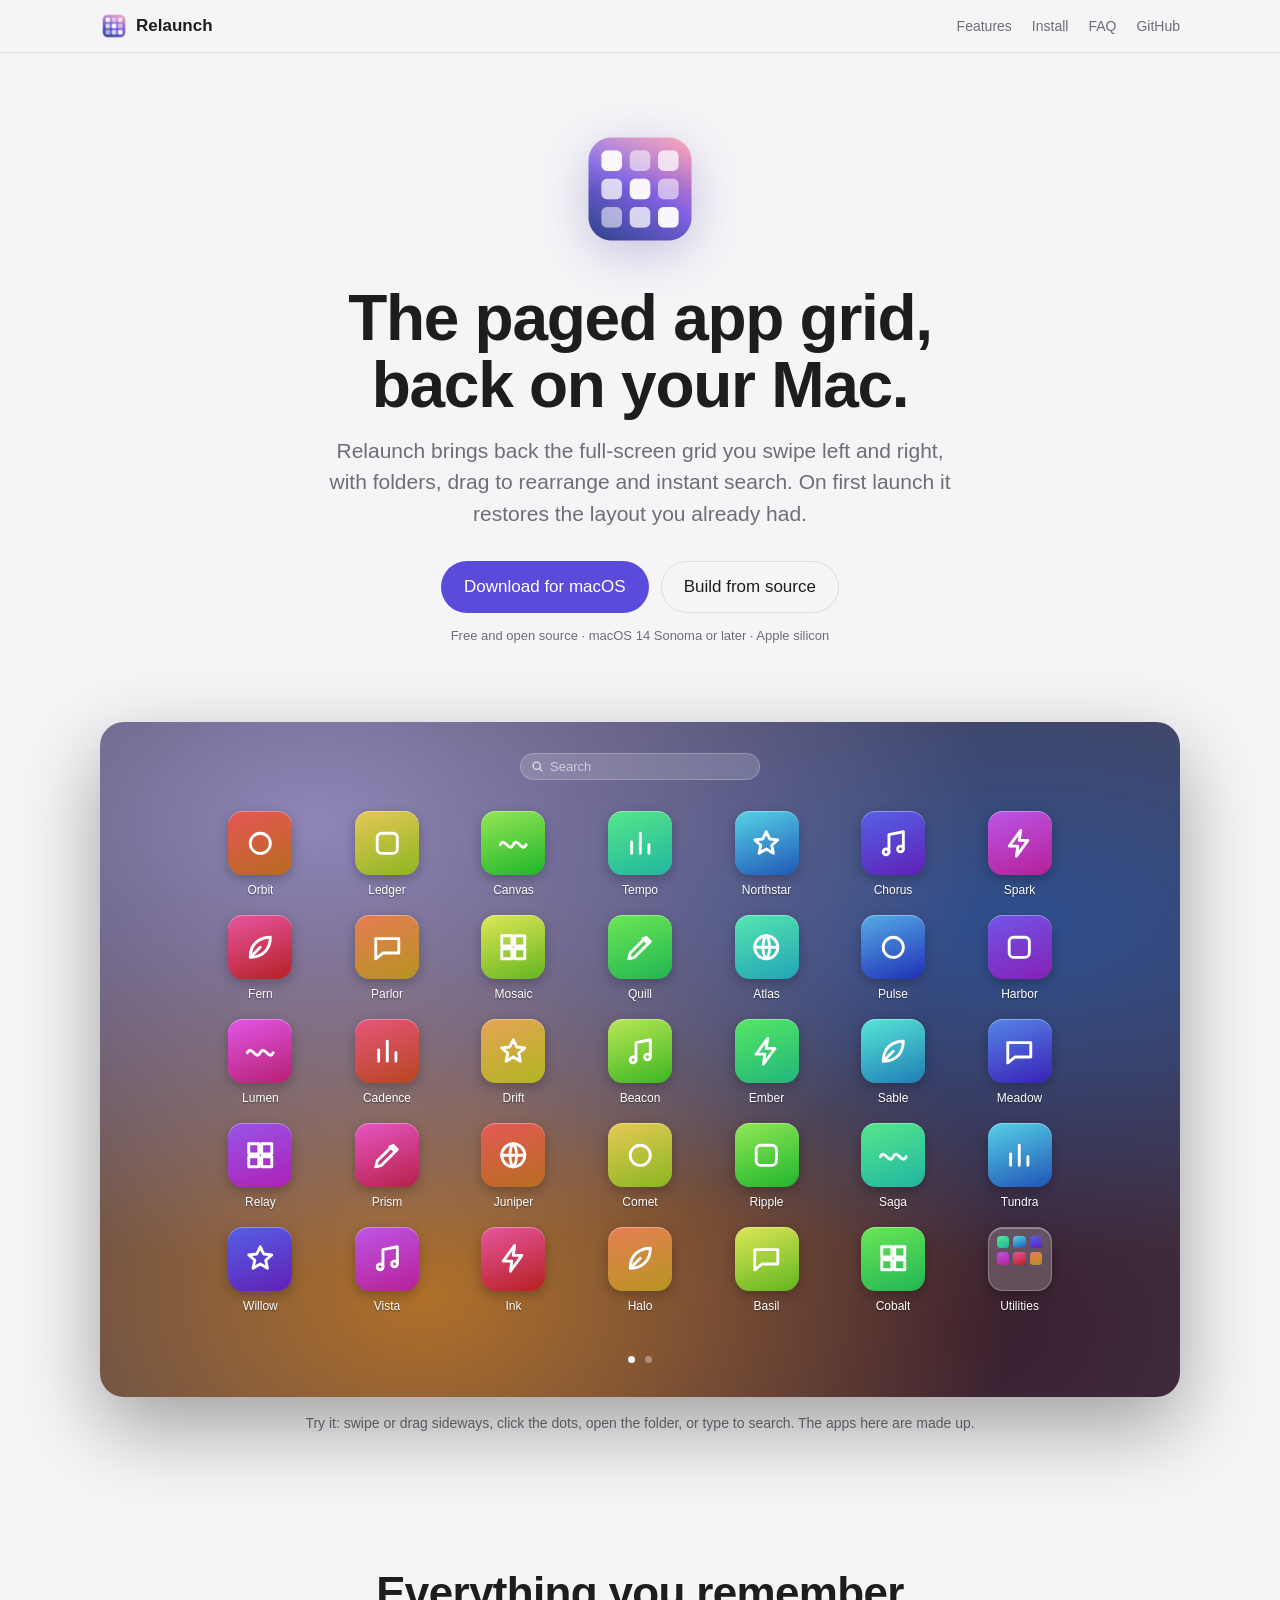
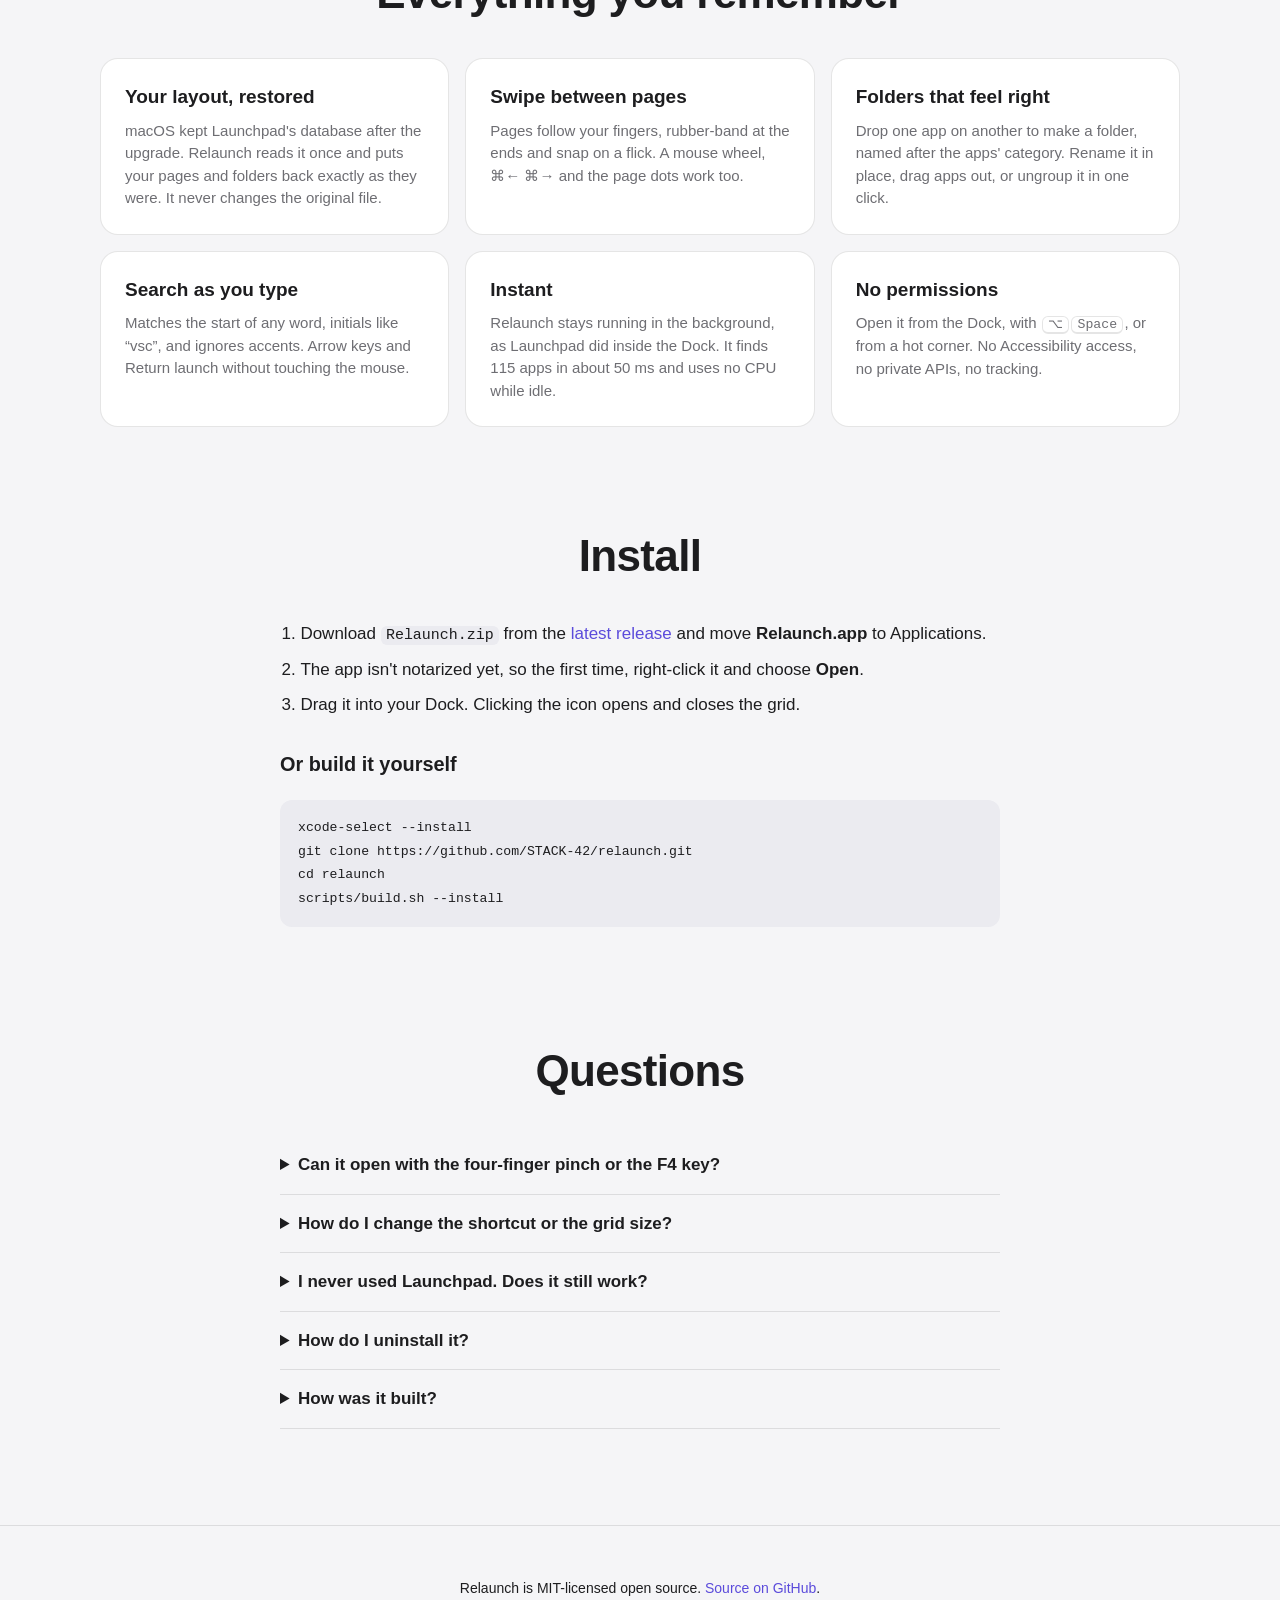
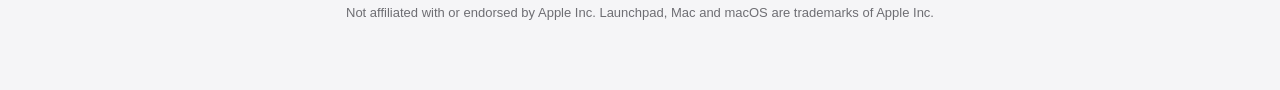
==== website/index.html @ acc74957 "Add Relaunch app, docs, website and CI Full-screen paged app launcher for macOS 14+ that restores th" ====
<!doctype html>
<html lang="en">
<head>
  <meta charset="utf-8">
  <meta name="viewport" content="width=device-width, initial-scale=1">
  <title>Relaunch</title>
  <meta name="description" content="The paged app grid, back on your Mac. A free, open-source launcher for macOS 14 and later that restores your old Launchpad layout.">
  <meta property="og:title" content="Relaunch">
  <meta property="og:description" content="The paged app grid, back on your Mac.">
  <meta property="og:url" content="https://relaunch.stack42.tech/">
  <meta property="og:image" content="https://relaunch.stack42.tech/assets/icon.png">
  <link rel="canonical" href="https://relaunch.stack42.tech/">
  <link rel="icon" href="assets/favicon.png">
  <link rel="stylesheet" href="style.css">
</head>
<body>
  <header class="nav">
    <a class="brand" href="#top"><img src="assets/icon.png" alt="" width="28" height="28">Relaunch</a>
    <nav>
      <a href="#features">Features</a>
      <a href="#install">Install</a>
      <a href="#faq">FAQ</a>
      <a href="https://github.com/STACK-42/relaunch">GitHub</a>
    </nav>
  </header>

  <main id="top">
    <section class="hero">
      <img class="hero-icon" src="assets/icon.png" alt="Relaunch app icon" width="128" height="128">
      <h1>The paged app grid,<br>back on your Mac.</h1>
      <p class="lede">Relaunch brings back the full-screen grid you swipe left and right, with folders,
        drag to rearrange and instant search. On first launch it restores the layout you already had.</p>
      <div class="cta">
        <a class="button primary" href="https://github.com/STACK-42/relaunch/releases/latest">Download for macOS</a>
        <a class="button" href="#install">Build from source</a>
      </div>
      <p class="fine">Free and open source · macOS 14 Sonoma or later · Apple silicon</p>
    </section>

    <section class="demo-wrap" aria-label="Interactive demo">
      <div class="demo" id="demo" tabindex="0">
        <div class="demo-search">
          <svg viewBox="0 0 16 16" aria-hidden="true"><circle cx="7" cy="7" r="4.5"/><path d="M10.5 10.5 14 14"/></svg>
          <input id="demo-query" type="search" placeholder="Search" aria-label="Search demo apps" autocomplete="off">
        </div>
        <div class="demo-viewport">
          <div class="demo-track" id="demo-track"></div>
        </div>
        <div class="demo-dots" id="demo-dots" role="tablist" aria-label="Pages"></div>
        <div class="demo-folder" id="demo-folder" hidden>
          <div class="demo-folder-panel" role="dialog" aria-modal="true" aria-labelledby="demo-folder-title">
            <h3 id="demo-folder-title"></h3>
            <div class="demo-folder-grid" id="demo-folder-grid"></div>
          </div>
        </div>
      </div>
      <p class="demo-hint">Try it: swipe or drag sideways, click the dots, open the folder, or type to search.
        The apps here are made up.</p>
    </section>

    <section id="features" class="features">
      <h2>Everything you remember</h2>
      <div class="feature-grid">
        <article>
          <h3>Your layout, restored</h3>
          <p>macOS kept Launchpad's database after the upgrade. Relaunch reads it once and puts your
            pages and folders back exactly as they were. It never changes the original file.</p>
        </article>
        <article>
          <h3>Swipe between pages</h3>
          <p>Pages follow your fingers, rubber-band at the ends and snap on a flick. A mouse wheel,
            ⌘← ⌘→ and the page dots work too.</p>
        </article>
        <article>
          <h3>Folders that feel right</h3>
          <p>Drop one app on another to make a folder, named after the apps' category. Rename it
            in place, drag apps out, or ungroup it in one click.</p>
        </article>
        <article>
          <h3>Search as you type</h3>
          <p>Matches the start of any word, initials like “vsc”, and ignores accents. Arrow keys
            and Return launch without touching the mouse.</p>
        </article>
        <article>
          <h3>Instant</h3>
          <p>Relaunch stays running in the background, as Launchpad did inside the Dock. It finds
            115 apps in about 50 ms and uses no CPU while idle.</p>
        </article>
        <article>
          <h3>No permissions</h3>
          <p>Open it from the Dock, with <kbd>⌥</kbd><kbd>Space</kbd>, or from a hot corner.
            No Accessibility access, no private APIs, no tracking.</p>
        </article>
      </div>
    </section>

    <section id="install" class="install">
      <h2>Install</h2>
      <ol>
        <li>Download <code>Relaunch.zip</code> from the
          <a href="https://github.com/STACK-42/relaunch/releases/latest">latest release</a> and move
          <strong>Relaunch.app</strong> to Applications.</li>
        <li>The app isn't notarized yet, so the first time, right-click it and choose
          <strong>Open</strong>.</li>
        <li>Drag it into your Dock. Clicking the icon opens and closes the grid.</li>
      </ol>
      <h3>Or build it yourself</h3>
      <pre><code>xcode-select --install
git clone https://github.com/STACK-42/relaunch.git
cd relaunch
scripts/build.sh --install</code></pre>
    </section>

    <section id="faq" class="faq">
      <h2>Questions</h2>
      <details>
        <summary>Can it open with the four-finger pinch or the F4 key?</summary>
        <p>No. macOS's Dock captures both before any app sees them. Taking them over would need
          private APIs, so Relaunch uses the Dock icon, a keyboard shortcut and an optional hot
          corner instead.</p>
      </details>
      <details>
        <summary>How do I change the shortcut or the grid size?</summary>
        <p>With <code>defaults</code>, then restart Relaunch:</p>
        <pre><code>defaults write com.ahmedalghali.Relaunch hotkey "ctrl+opt+l"
defaults write com.ahmedalghali.Relaunch columns -int 8
defaults write com.ahmedalghali.Relaunch hotCorner bottomLeft</code></pre>
      </details>
      <details>
        <summary>I never used Launchpad. Does it still work?</summary>
        <p>Yes. Without an old layout it starts with Apple's apps first, utilities in an “Other”
          folder, and everything else alphabetically.</p>
      </details>
      <details>
        <summary>How do I uninstall it?</summary>
        <p>Quit it from the right-click menu on the background, then delete the app and
          <code>~/Library/Application Support/Relaunch</code>.</p>
      </details>
      <details>
        <summary>How was it built?</summary>
        <p>The project's research notes explain how Apple's original worked, based only on
          inspecting the system. Relaunch's code is original and uses public APIs.
          <a href="https://github.com/STACK-42/relaunch/blob/main/docs/RESEARCH.md">Read the notes</a>.</p>
      </details>
    </section>
  </main>

  <footer>
    <p>Relaunch is MIT-licensed open source.
      <a href="https://github.com/STACK-42/relaunch">Source on GitHub</a>.</p>
    <p class="fine">Not affiliated with or endorsed by Apple Inc. Launchpad, Mac and macOS are
      trademarks of Apple Inc.</p>
  </footer>

  <script src="demo.js"></script>
</body>
</html>
---- website/style.css ----
:root {
  --bg: #f5f5f7;
  --surface: #ffffff;
  --text: #1d1d1f;
  --muted: #6e6e73;
  --line: rgba(0, 0, 0, 0.1);
  --accent: #5b4bdb;
  --accent-text: #ffffff;
  --code-bg: #ebebf0;
  --radius: 18px;
  --font: -apple-system, BlinkMacSystemFont, "SF Pro Text", "Helvetica Neue", Helvetica, Arial, sans-serif;
  --mono: ui-monospace, "SF Mono", Menlo, monospace;
  color-scheme: light;
}

@media (prefers-color-scheme: dark) {
  :root:not([data-theme="light"]) {
    --bg: #000000;
    --surface: #161618;
    --text: #f5f5f7;
    --muted: #a1a1a6;
    --line: rgba(255, 255, 255, 0.12);
    --accent: #8b7dff;
    --accent-text: #0b0820;
    --code-bg: #1f1f23;
    color-scheme: dark;
  }
}

:root[data-theme="dark"] {
  --bg: #000000;
  --surface: #161618;
  --text: #f5f5f7;
  --muted: #a1a1a6;
  --line: rgba(255, 255, 255, 0.12);
  --accent: #8b7dff;
  --accent-text: #0b0820;
  --code-bg: #1f1f23;
  color-scheme: dark;
}

* { box-sizing: border-box; }

html { scroll-behavior: smooth; }

body {
  margin: 0;
  background: var(--bg);
  color: var(--text);
  font: 17px/1.5 var(--font);
  -webkit-font-smoothing: antialiased;
}

a { color: var(--accent); text-decoration: none; }
a:hover { text-decoration: underline; }

code, pre, kbd { font-family: var(--mono); font-size: 0.88em; }
code { background: var(--code-bg); padding: 0.1em 0.35em; border-radius: 6px; }
pre {
  background: var(--code-bg);
  padding: 16px 18px;
  border-radius: 12px;
  overflow-x: auto;
  line-height: 1.6;
}
pre code { background: none; padding: 0; }
kbd {
  border: 1px solid var(--line);
  border-bottom-width: 2px;
  border-radius: 6px;
  padding: 0 0.4em;
  margin: 0 1px;
  background: var(--surface);
}

/* Navigation */
.nav {
  position: sticky;
  top: 0;
  z-index: 10;
  display: flex;
  align-items: center;
  justify-content: space-between;
  gap: 16px;
  padding: 12px max(16px, calc((100% - 1080px) / 2));
  background: color-mix(in srgb, var(--bg) 80%, transparent);
  backdrop-filter: saturate(180%) blur(20px);
  -webkit-backdrop-filter: saturate(180%) blur(20px);
  border-bottom: 1px solid var(--line);
}
.brand {
  display: flex;
  align-items: center;
  gap: 8px;
  color: var(--text);
  font-weight: 600;
}
.brand:hover { text-decoration: none; }
.nav nav { display: flex; gap: 20px; font-size: 14px; }
.nav nav a { color: var(--muted); }
.nav nav a:hover { color: var(--text); text-decoration: none; }

main, footer { padding: 0 16px; }

section { max-width: 1080px; margin: 0 auto; }

/* Hero */
.hero { text-align: center; padding: 72px 0 40px; }
.hero-icon { filter: drop-shadow(0 12px 24px rgba(60, 40, 160, 0.25)); }
h1 {
  font-size: clamp(36px, 7vw, 64px);
  line-height: 1.05;
  letter-spacing: -0.02em;
  margin: 24px 0 16px;
}
.lede { max-width: 640px; margin: 0 auto; color: var(--muted); font-size: clamp(17px, 2.2vw, 21px); }
.cta { display: flex; gap: 12px; justify-content: center; flex-wrap: wrap; margin: 32px 0 12px; }
.button {
  display: inline-block;
  padding: 12px 22px;
  border-radius: 980px;
  border: 1px solid var(--line);
  color: var(--text);
  font-weight: 500;
}
.button:hover { text-decoration: none; background: var(--surface); }
.button.primary { background: var(--accent); color: var(--accent-text); border-color: transparent; }
.button.primary:hover { filter: brightness(1.08); background: var(--accent); }
.fine { color: var(--muted); font-size: 13px; }

/* Demo: a miniature launcher. Colors here are fixed because the demo always
   sits on its own wallpaper, whatever the page theme. */
.demo-wrap { padding: 24px 0 64px; }
.demo {
  position: relative;
  aspect-ratio: 16 / 10;
  max-height: 680px;
  width: 100%;
  border-radius: 24px;
  overflow: hidden;
  color: #fff;
  background:
    radial-gradient(ellipse at 20% 15%, #8f86b8 0%, transparent 55%),
    radial-gradient(ellipse at 85% 30%, #2e4f8f 0%, transparent 50%),
    radial-gradient(ellipse at 30% 85%, #b0702a 0%, transparent 55%),
    radial-gradient(ellipse at 80% 90%, #3a1f2e 0%, transparent 60%),
    #4a4256;
  box-shadow: 0 30px 80px rgba(0, 0, 0, 0.35);
  user-select: none;
  touch-action: pan-y;
  outline: none;
}
.demo:focus-visible { box-shadow: 0 0 0 3px var(--accent), 0 30px 80px rgba(0, 0, 0, 0.35); }

.demo-search {
  position: absolute;
  top: 4.5%;
  left: 50%;
  transform: translateX(-50%);
  width: min(240px, 60%);
  display: flex;
  align-items: center;
  gap: 6px;
  padding: 5px 10px;
  border-radius: 999px;
  background: rgba(255, 255, 255, 0.16);
  border: 1px solid rgba(255, 255, 255, 0.22);
  backdrop-filter: blur(12px);
  -webkit-backdrop-filter: blur(12px);
  z-index: 2;
}
.demo-search svg { width: 13px; height: 13px; fill: none; stroke: rgba(255, 255, 255, 0.75); stroke-width: 1.6; flex: none; }
.demo-search input {
  all: unset;
  width: 100%;
  font: 13px var(--font);
  color: #fff;
}
.demo-search input::placeholder { color: rgba(255, 255, 255, 0.6); }

.demo-viewport { position: absolute; inset: 12% 0 11% 0; overflow: hidden; }
.demo-track {
  display: flex;
  height: 100%;
  transition: transform 0.45s cubic-bezier(0.2, 0.9, 0.25, 1);
  will-change: transform;
}
.demo-track.dragging { transition: none; }
.demo-page {
  flex: 0 0 100%;
  display: grid;
  grid-template-columns: repeat(var(--cols), 1fr);
  grid-template-rows: repeat(var(--rows), 1fr);
  padding: 0 9%;
  align-items: center;
  justify-items: center;
}

.tile {
  all: unset;
  display: flex;
  flex-direction: column;
  align-items: center;
  gap: 6px;
  width: 100%;
  cursor: pointer;
  -webkit-tap-highlight-color: transparent;
}
.tile:focus-visible .art { outline: 2px solid #fff; outline-offset: 3px; }
.art {
  width: clamp(30px, 6.2vw, 64px);
  aspect-ratio: 1;
  border-radius: 23%;
  display: grid;
  place-items: center;
  box-shadow: 0 4px 12px rgba(0, 0, 0, 0.25), inset 0 1px 0 rgba(255, 255, 255, 0.35);
  transition: transform 0.2s;
}
.tile:active .art { transform: scale(0.92); filter: brightness(0.85); }
.art svg { width: 54%; height: 54%; fill: none; stroke: #fff; stroke-width: 2; stroke-linecap: round; stroke-linejoin: round; }
.art.folder {
  background: rgba(255, 255, 255, 0.2);
  border: 1px solid rgba(255, 255, 255, 0.25);
  backdrop-filter: blur(10px);
  -webkit-backdrop-filter: blur(10px);
}
/* Percent padding would resolve against the grid cell, so size the 3×3
   preview as a box inside the tile instead; grid gaps resolve against it. */
.minis {
  width: 74%;
  height: 74%;
  display: grid;
  grid-template: repeat(3, 1fr) / repeat(3, 1fr);
  gap: 9%;
}
.minis i { display: block; border-radius: 28%; }
.label {
  font-size: clamp(9px, 1.1vw, 12px);
  font-weight: 500;
  max-width: 100%;
  white-space: nowrap;
  overflow: hidden;
  text-overflow: ellipsis;
  text-shadow: 0 1px 2px rgba(0, 0, 0, 0.5);
}
.tile.launching .art { animation: launch 0.5s ease-out; }
@keyframes launch {
  40% { transform: scale(1.15); }
  100% { transform: scale(1); }
}

.demo-empty { grid-column: 1 / -1; grid-row: 1 / -1; color: rgba(255, 255, 255, 0.6); font-size: 18px; }

.demo-dots {
  position: absolute;
  bottom: 4.5%;
  left: 50%;
  transform: translateX(-50%);
  display: flex;
  gap: 2px;
}
.demo-dots button {
  all: unset;
  width: 7px;
  height: 7px;
  padding: 4px;
  cursor: pointer;
}
.demo-dots button::before {
  content: "";
  display: block;
  width: 7px;
  height: 7px;
  border-radius: 50%;
  background: rgba(255, 255, 255, 0.35);
  transition: background 0.2s;
}
.demo-dots button[aria-selected="true"]::before { background: rgba(255, 255, 255, 0.95); }

.demo-folder {
  position: absolute;
  inset: 0;
  display: grid;
  place-items: center;
  background: rgba(0, 0, 0, 0.2);
  backdrop-filter: blur(14px);
  -webkit-backdrop-filter: blur(14px);
  z-index: 3;
  animation: fade 0.25s ease-out;
}
.demo-folder[hidden] { display: none; }
.demo-folder-panel {
  width: 84%;
  padding: 2% 4% 3%;
  border-radius: 26px;
  background: rgba(255, 255, 255, 0.16);
  border: 1px solid rgba(255, 255, 255, 0.22);
  animation: pop 0.3s cubic-bezier(0.2, 0.9, 0.25, 1.1);
}
.demo-folder-panel h3 { text-align: center; margin: 0.4em 0 0.8em; font-size: clamp(16px, 2.4vw, 26px); }
.demo-folder-grid { display: grid; grid-template-columns: repeat(var(--cols), 1fr); row-gap: 18px; }
@keyframes fade { from { opacity: 0; } }
@keyframes pop { from { opacity: 0; transform: scale(0.92); } }

.demo-hint { text-align: center; color: var(--muted); font-size: 14px; margin-top: 16px; }

/* Content sections */
h2 { font-size: clamp(28px, 4.5vw, 44px); letter-spacing: -0.015em; text-align: center; margin: 0 0 32px; }
.features, .install, .faq { padding: 48px 0; }
.feature-grid {
  display: grid;
  grid-template-columns: repeat(auto-fit, minmax(260px, 1fr));
  gap: 16px;
}
.feature-grid article {
  background: var(--surface);
  border: 1px solid var(--line);
  border-radius: var(--radius);
  padding: 24px;
}
.feature-grid h3 { margin: 0 0 8px; font-size: 19px; }
.feature-grid p { margin: 0; color: var(--muted); font-size: 15px; }

.install { max-width: 720px; }
.install ol { padding-left: 1.2em; }
.install li { margin-bottom: 10px; }
.install h3 { margin-top: 32px; }

.faq { max-width: 720px; }
.faq details {
  border-bottom: 1px solid var(--line);
  padding: 16px 0;
}
.faq summary { cursor: pointer; font-weight: 600; }
.faq details p { color: var(--muted); margin: 10px 0 0; }

footer {
  text-align: center;
  padding: 48px 16px 64px;
  border-top: 1px solid var(--line);
  margin-top: 48px;
  font-size: 14px;
}
footer p { margin: 4px 0; }

@media (max-width: 640px) {
  .nav nav { gap: 14px; }
  .nav nav a:not(:last-child):nth-child(n+3) { display: none; }
  .demo { aspect-ratio: 3 / 4; border-radius: 18px; }
  .demo-page { padding: 0 5%; }
  .demo-folder-panel { width: 92%; }
}

@media (prefers-reduced-motion: reduce) {
  html { scroll-behavior: auto; }
  .demo-track, .art, .demo-dots button::before { transition: none; }
  .demo-folder, .demo-folder-panel, .tile.launching .art { animation: none; }
}
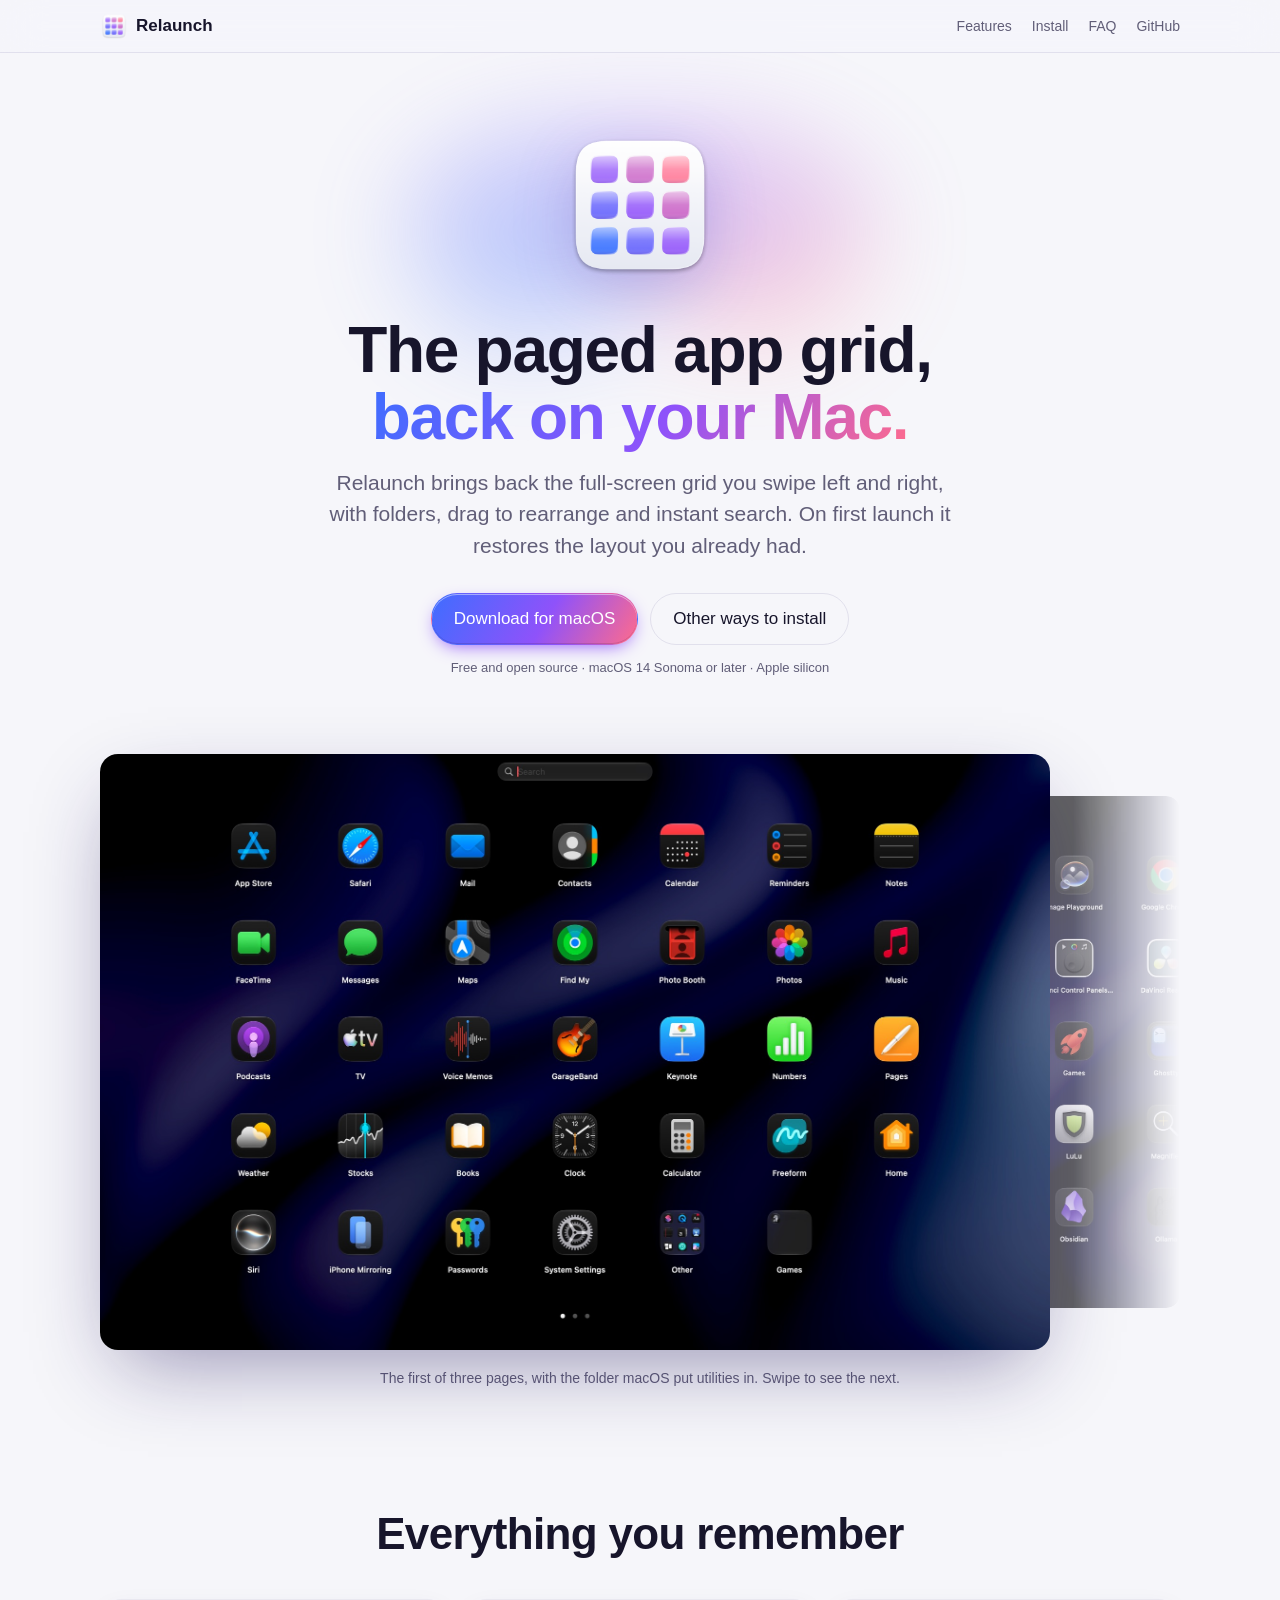
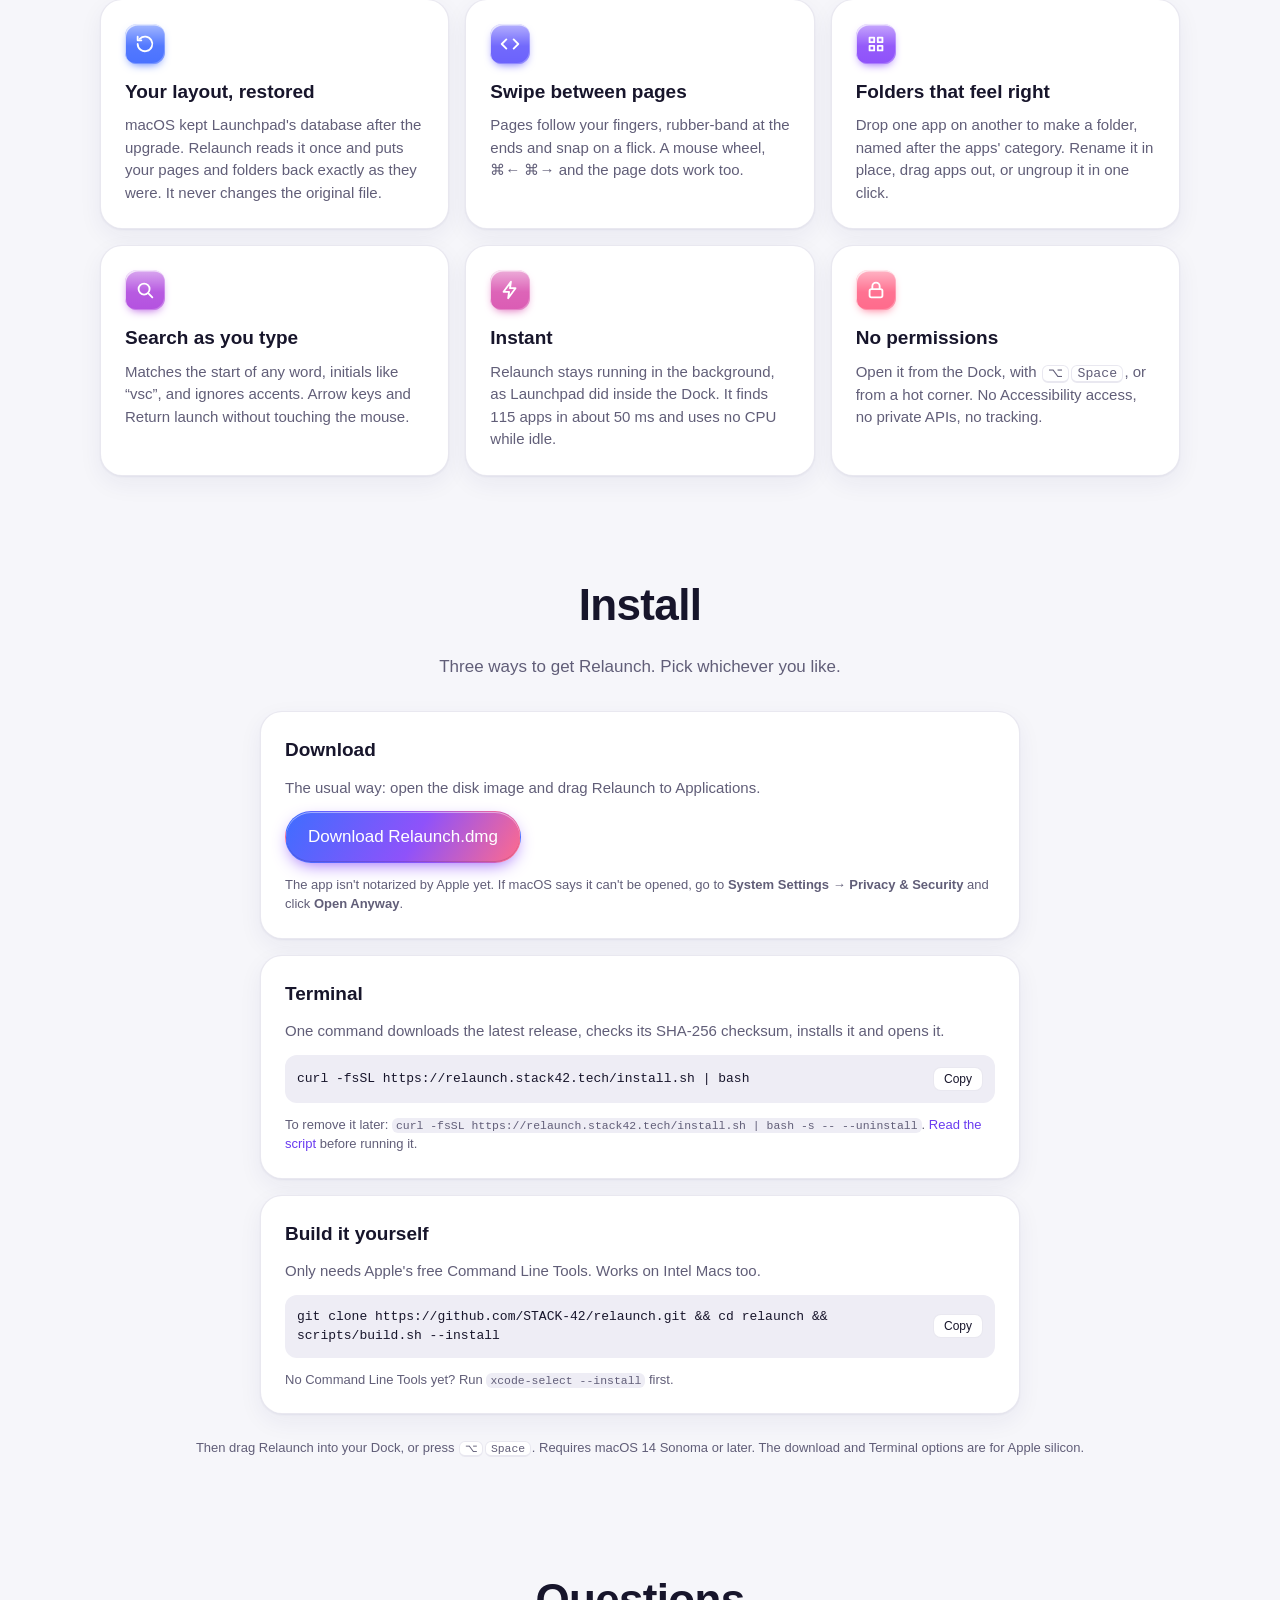
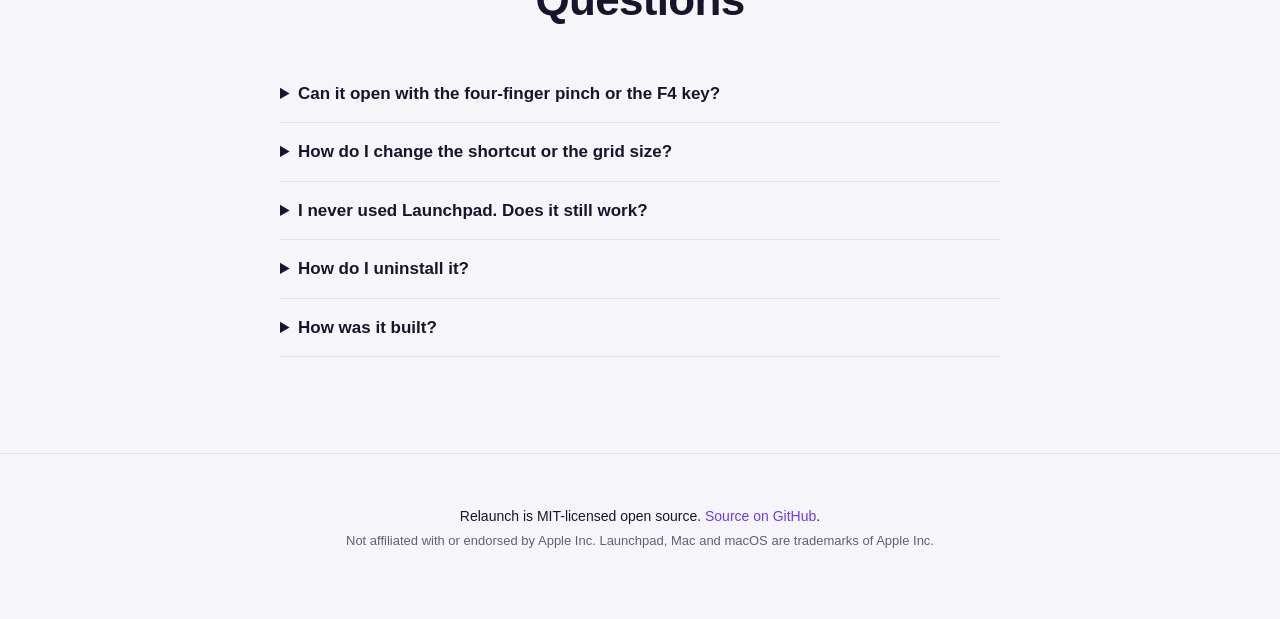
==== commit 3a62f0c4: "Restyle the website for the new app icon - New light and dark app icons and favicons - Website uses " ====
--- a/website/index.html
+++ b/website/index.html
@@ -11,11 +11,17 @@
   <meta property="og:image" content="https://relaunch.stack42.tech/assets/icon.png">
   <link rel="canonical" href="https://relaunch.stack42.tech/">
   <link rel="icon" href="assets/favicon.png">
+  <link rel="icon" href="assets/favicon-dark.png" media="(prefers-color-scheme: dark)">
+  <meta name="theme-color" content="#f6f6fa" media="(prefers-color-scheme: light)">
+  <meta name="theme-color" content="#0f0e15" media="(prefers-color-scheme: dark)">
   <link rel="stylesheet" href="style.css">
 </head>
 <body>
   <header class="nav">
-    <a class="brand" href="#top"><img src="assets/icon.png" alt="" width="28" height="28">Relaunch</a>
+    <a class="brand" href="#top"><picture>
+        <source srcset="assets/icon-dark.png" media="(prefers-color-scheme: dark)">
+        <img src="assets/icon.png" alt="" width="28" height="28">
+      </picture>Relaunch</a>
     <nav>
       <a href="#features">Features</a>
       <a href="#install">Install</a>
@@ -26,67 +32,66 @@
 
   <main id="top">
     <section class="hero">
-      <img class="hero-icon" src="assets/icon.png" alt="Relaunch app icon" width="128" height="128">
-      <h1>The paged app grid,<br>back on your Mac.</h1>
+      <picture class="hero-icon">
+        <source srcset="assets/icon-dark.png" media="(prefers-color-scheme: dark)">
+        <img src="assets/icon.png" alt="Relaunch app icon" width="160" height="160">
+      </picture>
+      <h1>The paged app grid,<br><span class="brand-text">back on your Mac.</span></h1>
       <p class="lede">Relaunch brings back the full-screen grid you swipe left and right, with folders,
         drag to rearrange and instant search. On first launch it restores the layout you already had.</p>
       <div class="cta">
-        <a class="button primary" href="https://github.com/STACK-42/relaunch/releases/latest">Download for macOS</a>
-        <a class="button" href="#install">Build from source</a>
+        <a class="button primary" href="https://github.com/STACK-42/relaunch/releases/latest/download/Relaunch.dmg">Download for macOS</a>
+        <a class="button" href="#install">Other ways to install</a>
       </div>
       <p class="fine">Free and open source · macOS 14 Sonoma or later · Apple silicon</p>
     </section>
 
-    <section class="demo-wrap" aria-label="Interactive demo">
-      <div class="demo" id="demo" tabindex="0">
-        <div class="demo-search">
-          <svg viewBox="0 0 16 16" aria-hidden="true"><circle cx="7" cy="7" r="4.5"/><path d="M10.5 10.5 14 14"/></svg>
-          <input id="demo-query" type="search" placeholder="Search" aria-label="Search demo apps" autocomplete="off">
+    <section class="shots-wrap">
+      <figure class="shots">
+        <div class="shots-stage">
+          <img class="shot shot-next" src="assets/screenshot-2.jpg" alt="" width="2000" height="1253" loading="lazy">
+          <img class="shot" src="assets/screenshot-1.jpg" width="2000" height="1253"
+            alt="Relaunch open over the desktop: a search field, a 7 by 5 grid of apps with an Other folder, and three page dots">
         </div>
-        <div class="demo-viewport">
-          <div class="demo-track" id="demo-track"></div>
-        </div>
-        <div class="demo-dots" id="demo-dots" role="tablist" aria-label="Pages"></div>
-        <div class="demo-folder" id="demo-folder" hidden>
-          <div class="demo-folder-panel" role="dialog" aria-modal="true" aria-labelledby="demo-folder-title">
-            <h3 id="demo-folder-title"></h3>
-            <div class="demo-folder-grid" id="demo-folder-grid"></div>
-          </div>
-        </div>
-      </div>
-      <p class="demo-hint">Try it: swipe or drag sideways, click the dots, open the folder, or type to search.
-        The apps here are made up.</p>
+        <figcaption>The first of three pages, with the folder macOS put utilities in. Swipe to see the next.</figcaption>
+      </figure>
     </section>
 
     <section id="features" class="features">
       <h2>Everything you remember</h2>
       <div class="feature-grid">
         <article>
+          <span class="glyph" aria-hidden="true"><svg viewBox="0 0 24 24"><path d="M4 12a8 8 0 1 0 2.3-5.7"/><path d="M4 4v4h4"/></svg></span>
           <h3>Your layout, restored</h3>
           <p>macOS kept Launchpad's database after the upgrade. Relaunch reads it once and puts your
             pages and folders back exactly as they were. It never changes the original file.</p>
         </article>
         <article>
+          <span class="glyph" aria-hidden="true"><svg viewBox="0 0 24 24"><path d="M8 7l-5 5 5 5M16 7l5 5-5 5"/></svg></span>
           <h3>Swipe between pages</h3>
           <p>Pages follow your fingers, rubber-band at the ends and snap on a flick. A mouse wheel,
             ⌘← ⌘→ and the page dots work too.</p>
         </article>
         <article>
+          <span class="glyph" aria-hidden="true"><svg viewBox="0 0 24 24"><path d="M5 5h5v5H5zM14 5h5v5h-5zM5 14h5v5H5zM14 14h5v5h-5z"/></svg></span>
           <h3>Folders that feel right</h3>
           <p>Drop one app on another to make a folder, named after the apps' category. Rename it
             in place, drag apps out, or ungroup it in one click.</p>
         </article>
         <article>
+          <span class="glyph" aria-hidden="true"><svg viewBox="0 0 24 24"><circle cx="11" cy="11" r="6"/><path d="m16 16 4 4"/></svg></span>
           <h3>Search as you type</h3>
           <p>Matches the start of any word, initials like “vsc”, and ignores accents. Arrow keys
             and Return launch without touching the mouse.</p>
         </article>
         <article>
+          <span class="glyph" aria-hidden="true"><svg viewBox="0 0 24 24"><path d="M13 3 5 14h6l-1 7 8-11h-6z"/></svg></span>
           <h3>Instant</h3>
           <p>Relaunch stays running in the background, as Launchpad did inside the Dock. It finds
             115 apps in about 50 ms and uses no CPU while idle.</p>
         </article>
         <article>
+          <span class="glyph" aria-hidden="true"><svg viewBox="0 0 24 24"><rect x="5" y="11" width="14" height="9" rx="2"/><path d="M8 11V8a4 4 0 0 1 8 0v3"/></svg></span>
           <h3>No permissions</h3>
           <p>Open it from the Dock, with <kbd>⌥</kbd><kbd>Space</kbd>, or from a hot corner.
             No Accessibility access, no private APIs, no tracking.</p>
@@ -96,19 +101,38 @@
 
     <section id="install" class="install">
       <h2>Install</h2>
-      <ol>
-        <li>Download <code>Relaunch.zip</code> from the
-          <a href="https://github.com/STACK-42/relaunch/releases/latest">latest release</a> and move
-          <strong>Relaunch.app</strong> to Applications.</li>
-        <li>The app isn't notarized yet, so the first time, right-click it and choose
-          <strong>Open</strong>.</li>
-        <li>Drag it into your Dock. Clicking the icon opens and closes the grid.</li>
-      </ol>
-      <h3>Or build it yourself</h3>
-      <pre><code>xcode-select --install
-git clone https://github.com/STACK-42/relaunch.git
-cd relaunch
-scripts/build.sh --install</code></pre>
+      <p class="install-lede">Three ways to get Relaunch. Pick whichever you like.</p>
+      <div class="install-grid">
+        <article class="install-card">
+          <h3>Download</h3>
+          <p>The usual way: open the disk image and drag Relaunch to Applications.</p>
+          <a class="button primary" href="https://github.com/STACK-42/relaunch/releases/latest/download/Relaunch.dmg">Download Relaunch.dmg</a>
+          <p class="note">The app isn't notarized by Apple yet. If macOS says it can't be opened, go to
+            <strong>System Settings → Privacy &amp; Security</strong> and click <strong>Open Anyway</strong>.</p>
+        </article>
+        <article class="install-card">
+          <h3>Terminal</h3>
+          <p>One command downloads the latest release, checks its SHA-256 checksum, installs it and opens it.</p>
+          <div class="command">
+            <code id="install-cmd">curl -fsSL https://relaunch.stack42.tech/install.sh | bash</code>
+            <button type="button" class="copy" data-copy="install-cmd" aria-label="Copy install command">Copy</button>
+          </div>
+          <p class="note">To remove it later:
+            <code>curl -fsSL https://relaunch.stack42.tech/install.sh | bash -s -- --uninstall</code>.
+            <a href="https://github.com/STACK-42/relaunch/blob/main/scripts/install.sh">Read the script</a> before running it.</p>
+        </article>
+        <article class="install-card">
+          <h3>Build it yourself</h3>
+          <p>Only needs Apple's free Command Line Tools. Works on Intel Macs too.</p>
+          <div class="command">
+            <code id="build-cmd">git clone https://github.com/STACK-42/relaunch.git &amp;&amp; cd relaunch &amp;&amp; scripts/build.sh --install</code>
+            <button type="button" class="copy" data-copy="build-cmd" aria-label="Copy build command">Copy</button>
+          </div>
+          <p class="note">No Command Line Tools yet? Run <code>xcode-select --install</code> first.</p>
+        </article>
+      </div>
+      <p class="fine center">Then drag Relaunch into your Dock, or press <kbd>⌥</kbd><kbd>Space</kbd>.
+        Requires macOS 14 Sonoma or later. The download and Terminal options are for Apple silicon.</p>
     </section>
 
     <section id="faq" class="faq">
@@ -133,7 +157,8 @@
       </details>
       <details>
         <summary>How do I uninstall it?</summary>
-        <p>Quit it from the right-click menu on the background, then delete the app and
+        <p>Run <code>curl -fsSL https://relaunch.stack42.tech/install.sh | bash -s -- --uninstall</code>,
+          or quit it from the right-click menu on the background, then delete the app and
           <code>~/Library/Application Support/Relaunch</code>.</p>
       </details>
       <details>
@@ -152,6 +177,6 @@
       trademarks of Apple Inc.</p>
   </footer>
 
-  <script src="demo.js"></script>
+  <script src="site.js"></script>
 </body>
 </html>
--- a/website/style.css
+++ b/website/style.css
@@ -1,41 +1,54 @@
+/* Identity: the Paper app icon. A white tile ("paper") holding glass tiles
+   that run blue → violet → pink; in dark mode the tile turns graphite. */
 :root {
-  --bg: #f5f5f7;
+  --bg: #f6f6fa;
   --surface: #ffffff;
-  --text: #1d1d1f;
-  --muted: #6e6e73;
-  --line: rgba(0, 0, 0, 0.1);
-  --accent: #5b4bdb;
+  --text: #17152b;
+  --muted: #615e78;
+  --line: rgba(40, 30, 110, 0.1);
+  --accent: #6a3cf0;
   --accent-text: #ffffff;
-  --code-bg: #ebebf0;
-  --radius: 18px;
+  --code-bg: #eeedf5;
+  --brand-1: #3f6dff;
+  --brand-2: #8f52fa;
+  --brand-3: #ff6b8c;
+  --brand: linear-gradient(120deg, var(--brand-1), var(--brand-2) 55%, var(--brand-3));
+  --glow: 0.35;
+  --shadow: 0 1px 2px rgba(40, 30, 110, 0.06), 0 8px 24px rgba(40, 30, 110, 0.06);
+  --radius: 22px;
   --font: -apple-system, BlinkMacSystemFont, "SF Pro Text", "Helvetica Neue", Helvetica, Arial, sans-serif;
+  --display: -apple-system, BlinkMacSystemFont, "SF Pro Display", "Helvetica Neue", Helvetica, Arial, sans-serif;
   --mono: ui-monospace, "SF Mono", Menlo, monospace;
   color-scheme: light;
 }
 
 @media (prefers-color-scheme: dark) {
   :root:not([data-theme="light"]) {
-    --bg: #000000;
-    --surface: #161618;
-    --text: #f5f5f7;
-    --muted: #a1a1a6;
-    --line: rgba(255, 255, 255, 0.12);
-    --accent: #8b7dff;
-    --accent-text: #0b0820;
-    --code-bg: #1f1f23;
+    --bg: #0f0e15;
+    --surface: #1a1922;
+    --text: #f2f1f8;
+    --muted: #a19fb5;
+    --line: rgba(255, 255, 255, 0.1);
+    --accent: #a68bff;
+    --accent-text: #ffffff;
+    --code-bg: #23222d;
+    --glow: 0.22;
+    --shadow: 0 1px 0 rgba(255, 255, 255, 0.04) inset, 0 8px 24px rgba(0, 0, 0, 0.3);
     color-scheme: dark;
   }
 }
 
 :root[data-theme="dark"] {
-  --bg: #000000;
-  --surface: #161618;
-  --text: #f5f5f7;
-  --muted: #a1a1a6;
-  --line: rgba(255, 255, 255, 0.12);
-  --accent: #8b7dff;
-  --accent-text: #0b0820;
-  --code-bg: #1f1f23;
+  --bg: #0f0e15;
+  --surface: #1a1922;
+  --text: #f2f1f8;
+  --muted: #a19fb5;
+  --line: rgba(255, 255, 255, 0.1);
+  --accent: #a68bff;
+  --accent-text: #ffffff;
+  --code-bg: #23222d;
+  --glow: 0.22;
+  --shadow: 0 1px 0 rgba(255, 255, 255, 0.04) inset, 0 8px 24px rgba(0, 0, 0, 0.3);
   color-scheme: dark;
 }
 
@@ -90,12 +103,14 @@
 }
 .brand {
   display: flex;
+  font-family: var(--display);
   align-items: center;
   gap: 8px;
   color: var(--text);
   font-weight: 600;
 }
 .brand:hover { text-decoration: none; }
+.brand picture, .brand img { display: block; }
 .nav nav { display: flex; gap: 20px; font-size: 14px; }
 .nav nav a { color: var(--muted); }
 .nav nav a:hover { color: var(--text); text-decoration: none; }
@@ -105,9 +120,35 @@
 section { max-width: 1080px; margin: 0 auto; }
 
 /* Hero */
-.hero { text-align: center; padding: 72px 0 40px; }
-.hero-icon { filter: drop-shadow(0 12px 24px rgba(60, 40, 160, 0.25)); }
+.hero { position: relative; text-align: center; padding: 72px 0 40px; isolation: isolate; }
+/* Light from the icon's tiles spilling onto the page. */
+.hero::before {
+  content: "";
+  position: absolute;
+  z-index: -1;
+  top: 20px;
+  left: 50%;
+  width: min(560px, 100%);
+  height: 320px;
+  transform: translateX(-50%);
+  background:
+    radial-gradient(closest-side at 30% 55%, var(--brand-1), transparent),
+    radial-gradient(closest-side at 50% 40%, var(--brand-2), transparent),
+    radial-gradient(closest-side at 70% 55%, var(--brand-3), transparent);
+  opacity: var(--glow);
+  filter: blur(40px);
+  pointer-events: none;
+}
+.hero-icon { display: inline-block; }
+.hero-icon img { display: block; filter: drop-shadow(0 18px 30px rgba(60, 40, 160, 0.22)); }
+.brand-text {
+  background: var(--brand);
+  -webkit-background-clip: text;
+  background-clip: text;
+  color: transparent;
+}
 h1 {
+  font-family: var(--display);
   font-size: clamp(36px, 7vw, 64px);
   line-height: 1.05;
   letter-spacing: -0.02em;
@@ -124,188 +165,50 @@
   font-weight: 500;
 }
 .button:hover { text-decoration: none; background: var(--surface); }
-.button.primary { background: var(--accent); color: var(--accent-text); border-color: transparent; }
-.button.primary:hover { filter: brightness(1.08); background: var(--accent); }
+.button.primary {
+  background: var(--brand);
+  color: var(--accent-text);
+  border-color: transparent;
+  box-shadow: inset 0 1px 0 rgba(255, 255, 255, 0.45), inset 0 -1px 0 rgba(0, 0, 0, 0.12),
+              0 6px 18px -6px var(--brand-2);
+}
+.button.primary:hover { filter: brightness(1.08); background: var(--brand); }
+.button:focus-visible, .copy:focus-visible { outline: 2px solid var(--accent); outline-offset: 2px; }
 .fine { color: var(--muted); font-size: 13px; }
 
-/* Demo: a miniature launcher. Colors here are fixed because the demo always
-   sits on its own wallpaper, whatever the page theme. */
-.demo-wrap { padding: 24px 0 64px; }
-.demo {
+/* Screenshots: page one in front, with the left edge of page two waiting
+   behind it on the right, the way the next page sits off-screen. */
+.shots-wrap { padding: 24px 0 64px; }
+.shots { margin: 0; }
+.shots-stage { position: relative; padding-right: 12%; }
+.shot {
   position: relative;
-  aspect-ratio: 16 / 10;
-  max-height: 680px;
+  z-index: 1;
+  display: block;
   width: 100%;
-  border-radius: 24px;
-  overflow: hidden;
-  color: #fff;
-  background:
-    radial-gradient(ellipse at 20% 15%, #8f86b8 0%, transparent 55%),
-    radial-gradient(ellipse at 85% 30%, #2e4f8f 0%, transparent 50%),
-    radial-gradient(ellipse at 30% 85%, #b0702a 0%, transparent 55%),
-    radial-gradient(ellipse at 80% 90%, #3a1f2e 0%, transparent 60%),
-    #4a4256;
-  box-shadow: 0 30px 80px rgba(0, 0, 0, 0.35);
-  user-select: none;
-  touch-action: pan-y;
-  outline: none;
-}
-.demo:focus-visible { box-shadow: 0 0 0 3px var(--accent), 0 30px 80px rgba(0, 0, 0, 0.35); }
-
-.demo-search {
+  height: auto;
+  border-radius: 18px;
+  box-shadow: 0 30px 80px -20px rgba(30, 20, 90, 0.45);
+}
+.shots .shot-next {
   position: absolute;
-  top: 4.5%;
-  left: 50%;
-  transform: translateX(-50%);
-  width: min(240px, 60%);
-  display: flex;
-  align-items: center;
-  gap: 6px;
-  padding: 5px 10px;
-  border-radius: 999px;
-  background: rgba(255, 255, 255, 0.16);
-  border: 1px solid rgba(255, 255, 255, 0.22);
-  backdrop-filter: blur(12px);
-  -webkit-backdrop-filter: blur(12px);
-  z-index: 2;
-}
-.demo-search svg { width: 13px; height: 13px; fill: none; stroke: rgba(255, 255, 255, 0.75); stroke-width: 1.6; flex: none; }
-.demo-search input {
-  all: unset;
-  width: 100%;
-  font: 13px var(--font);
-  color: #fff;
-}
-.demo-search input::placeholder { color: rgba(255, 255, 255, 0.6); }
-
-.demo-viewport { position: absolute; inset: 12% 0 11% 0; overflow: hidden; }
-.demo-track {
-  display: flex;
-  height: 100%;
-  transition: transform 0.45s cubic-bezier(0.2, 0.9, 0.25, 1);
-  will-change: transform;
-}
-.demo-track.dragging { transition: none; }
-.demo-page {
-  flex: 0 0 100%;
-  display: grid;
-  grid-template-columns: repeat(var(--cols), 1fr);
-  grid-template-rows: repeat(var(--rows), 1fr);
-  padding: 0 9%;
-  align-items: center;
-  justify-items: center;
-}
-
-.tile {
-  all: unset;
-  display: flex;
-  flex-direction: column;
-  align-items: center;
-  gap: 6px;
-  width: 100%;
-  cursor: pointer;
-  -webkit-tap-highlight-color: transparent;
-}
-.tile:focus-visible .art { outline: 2px solid #fff; outline-offset: 3px; }
-.art {
-  width: clamp(30px, 6.2vw, 64px);
-  aspect-ratio: 1;
-  border-radius: 23%;
-  display: grid;
-  place-items: center;
-  box-shadow: 0 4px 12px rgba(0, 0, 0, 0.25), inset 0 1px 0 rgba(255, 255, 255, 0.35);
-  transition: transform 0.2s;
-}
-.tile:active .art { transform: scale(0.92); filter: brightness(0.85); }
-.art svg { width: 54%; height: 54%; fill: none; stroke: #fff; stroke-width: 2; stroke-linecap: round; stroke-linejoin: round; }
-.art.folder {
-  background: rgba(255, 255, 255, 0.2);
-  border: 1px solid rgba(255, 255, 255, 0.25);
-  backdrop-filter: blur(10px);
-  -webkit-backdrop-filter: blur(10px);
-}
-/* Percent padding would resolve against the grid cell, so size the 3×3
-   preview as a box inside the tile instead; grid gaps resolve against it. */
-.minis {
-  width: 74%;
-  height: 74%;
-  display: grid;
-  grid-template: repeat(3, 1fr) / repeat(3, 1fr);
-  gap: 9%;
-}
-.minis i { display: block; border-radius: 28%; }
-.label {
-  font-size: clamp(9px, 1.1vw, 12px);
-  font-weight: 500;
-  max-width: 100%;
-  white-space: nowrap;
-  overflow: hidden;
-  text-overflow: ellipsis;
-  text-shadow: 0 1px 2px rgba(0, 0, 0, 0.5);
-}
-.tile.launching .art { animation: launch 0.5s ease-out; }
-@keyframes launch {
-  40% { transform: scale(1.15); }
-  100% { transform: scale(1); }
-}
-
-.demo-empty { grid-column: 1 / -1; grid-row: 1 / -1; color: rgba(255, 255, 255, 0.6); font-size: 18px; }
-
-.demo-dots {
-  position: absolute;
-  bottom: 4.5%;
-  left: 50%;
-  transform: translateX(-50%);
-  display: flex;
-  gap: 2px;
-}
-.demo-dots button {
-  all: unset;
-  width: 7px;
-  height: 7px;
-  padding: 4px;
-  cursor: pointer;
-}
-.demo-dots button::before {
-  content: "";
-  display: block;
-  width: 7px;
-  height: 7px;
-  border-radius: 50%;
-  background: rgba(255, 255, 255, 0.35);
-  transition: background 0.2s;
-}
-.demo-dots button[aria-selected="true"]::before { background: rgba(255, 255, 255, 0.95); }
-
-.demo-folder {
-  position: absolute;
-  inset: 0;
-  display: grid;
-  place-items: center;
-  background: rgba(0, 0, 0, 0.2);
-  backdrop-filter: blur(14px);
-  -webkit-backdrop-filter: blur(14px);
-  z-index: 3;
-  animation: fade 0.25s ease-out;
-}
-.demo-folder[hidden] { display: none; }
-.demo-folder-panel {
-  width: 84%;
-  padding: 2% 4% 3%;
-  border-radius: 26px;
-  background: rgba(255, 255, 255, 0.16);
-  border: 1px solid rgba(255, 255, 255, 0.22);
-  animation: pop 0.3s cubic-bezier(0.2, 0.9, 0.25, 1.1);
-}
-.demo-folder-panel h3 { text-align: center; margin: 0.4em 0 0.8em; font-size: clamp(16px, 2.4vw, 26px); }
-.demo-folder-grid { display: grid; grid-template-columns: repeat(var(--cols), 1fr); row-gap: 18px; }
-@keyframes fade { from { opacity: 0; } }
-@keyframes pop { from { opacity: 0; transform: scale(0.92); } }
-
-.demo-hint { text-align: center; color: var(--muted); font-size: 14px; margin-top: 16px; }
+  z-index: 0;
+  top: 7%;
+  left: 78%;
+  width: 22%;
+  height: 86%;
+  object-fit: cover;
+  object-position: left center;
+  border-radius: 14px;
+  opacity: 0.6;
+  box-shadow: none;
+  -webkit-mask-image: linear-gradient(to right, #000 55%, transparent);
+  mask-image: linear-gradient(to right, #000 55%, transparent);
+}
+.shots figcaption { text-align: center; color: var(--muted); font-size: 14px; margin-top: 18px; }
 
 /* Content sections */
-h2 { font-size: clamp(28px, 4.5vw, 44px); letter-spacing: -0.015em; text-align: center; margin: 0 0 32px; }
+h2 { font-family: var(--display); font-size: clamp(28px, 4.5vw, 44px); letter-spacing: -0.015em; text-align: center; margin: 0 0 32px; }
 .features, .install, .faq { padding: 48px 0; }
 .feature-grid {
   display: grid;
@@ -316,15 +219,88 @@
   background: var(--surface);
   border: 1px solid var(--line);
   border-radius: var(--radius);
+  box-shadow: var(--shadow);
   padding: 24px;
 }
+/* A glass tile like the icon's, coloured by position along the brand ramp. */
+.glyph {
+  --c: var(--brand-2);
+  display: grid;
+  place-items: center;
+  width: 40px;
+  height: 40px;
+  margin-bottom: 14px;
+  border-radius: 12px;
+  background:
+    linear-gradient(180deg, rgba(255, 255, 255, 0.5), rgba(255, 255, 255, 0.05) 55%, transparent),
+    var(--c);
+  box-shadow: inset 1px 1.5px 0 rgba(255, 255, 255, 0.7), inset -1px -1px 0 rgba(255, 255, 255, 0.25),
+              0 4px 10px -4px var(--c);
+}
+.glyph svg { width: 22px; height: 22px; fill: none; stroke: #fff; stroke-width: 2; stroke-linecap: round; stroke-linejoin: round; }
+.feature-grid article:nth-child(1) .glyph { --c: #4a72ff; }
+.feature-grid article:nth-child(2) .glyph { --c: #6b62fc; }
+.feature-grid article:nth-child(3) .glyph { --c: #8f52fa; }
+.feature-grid article:nth-child(4) .glyph { --c: #b452e0; }
+.feature-grid article:nth-child(5) .glyph { --c: #db5cb4; }
+.feature-grid article:nth-child(6) .glyph { --c: #ff6b8c; }
 .feature-grid h3 { margin: 0 0 8px; font-size: 19px; }
 .feature-grid p { margin: 0; color: var(--muted); font-size: 15px; }
 
-.install { max-width: 720px; }
-.install ol { padding-left: 1.2em; }
-.install li { margin-bottom: 10px; }
-.install h3 { margin-top: 32px; }
+.install-lede { text-align: center; color: var(--muted); margin: -16px 0 32px; }
+/* One option per row, so each command has room to be read in full. */
+.install-grid {
+  display: grid;
+  gap: 16px;
+  max-width: 760px;
+  margin: 0 auto;
+}
+.install-card {
+  display: flex;
+  flex-direction: column;
+  gap: 12px;
+  min-width: 0;
+  background: var(--surface);
+  border: 1px solid var(--line);
+  border-radius: var(--radius);
+  box-shadow: var(--shadow);
+  padding: 24px;
+}
+.install-card h3 { margin: 0; font-size: 19px; }
+.install-card p { margin: 0; color: var(--muted); font-size: 15px; }
+.install-card .button { align-self: flex-start; }
+.install-card .note { font-size: 13px; }
+.install-card .note code { overflow-wrap: anywhere; }
+.command {
+  display: flex;
+  align-items: center;
+  gap: 8px;
+  background: var(--code-bg);
+  border-radius: 12px;
+  padding: 12px;
+}
+.command code {
+  flex: 1;
+  min-width: 0;
+  background: none;
+  padding: 0;
+  font-size: 13px;
+  line-height: 1.5;
+  white-space: pre-wrap;
+  overflow-wrap: anywhere;
+}
+.copy {
+  flex: none;
+  font: 500 12px var(--font);
+  color: var(--text);
+  background: var(--surface);
+  border: 1px solid var(--line);
+  border-radius: 8px;
+  padding: 4px 10px;
+  cursor: pointer;
+}
+.copy:hover { border-color: var(--muted); }
+.center { text-align: center; margin-top: 24px; }
 
 .faq { max-width: 720px; }
 .faq details {
@@ -346,13 +322,9 @@
 @media (max-width: 640px) {
   .nav nav { gap: 14px; }
   .nav nav a:not(:last-child):nth-child(n+3) { display: none; }
-  .demo { aspect-ratio: 3 / 4; border-radius: 18px; }
-  .demo-page { padding: 0 5%; }
-  .demo-folder-panel { width: 92%; }
+  .shot { border-radius: 10px; }
 }
 
 @media (prefers-reduced-motion: reduce) {
   html { scroll-behavior: auto; }
-  .demo-track, .art, .demo-dots button::before { transition: none; }
-  .demo-folder, .demo-folder-panel, .tile.launching .art { animation: none; }
-}
+}
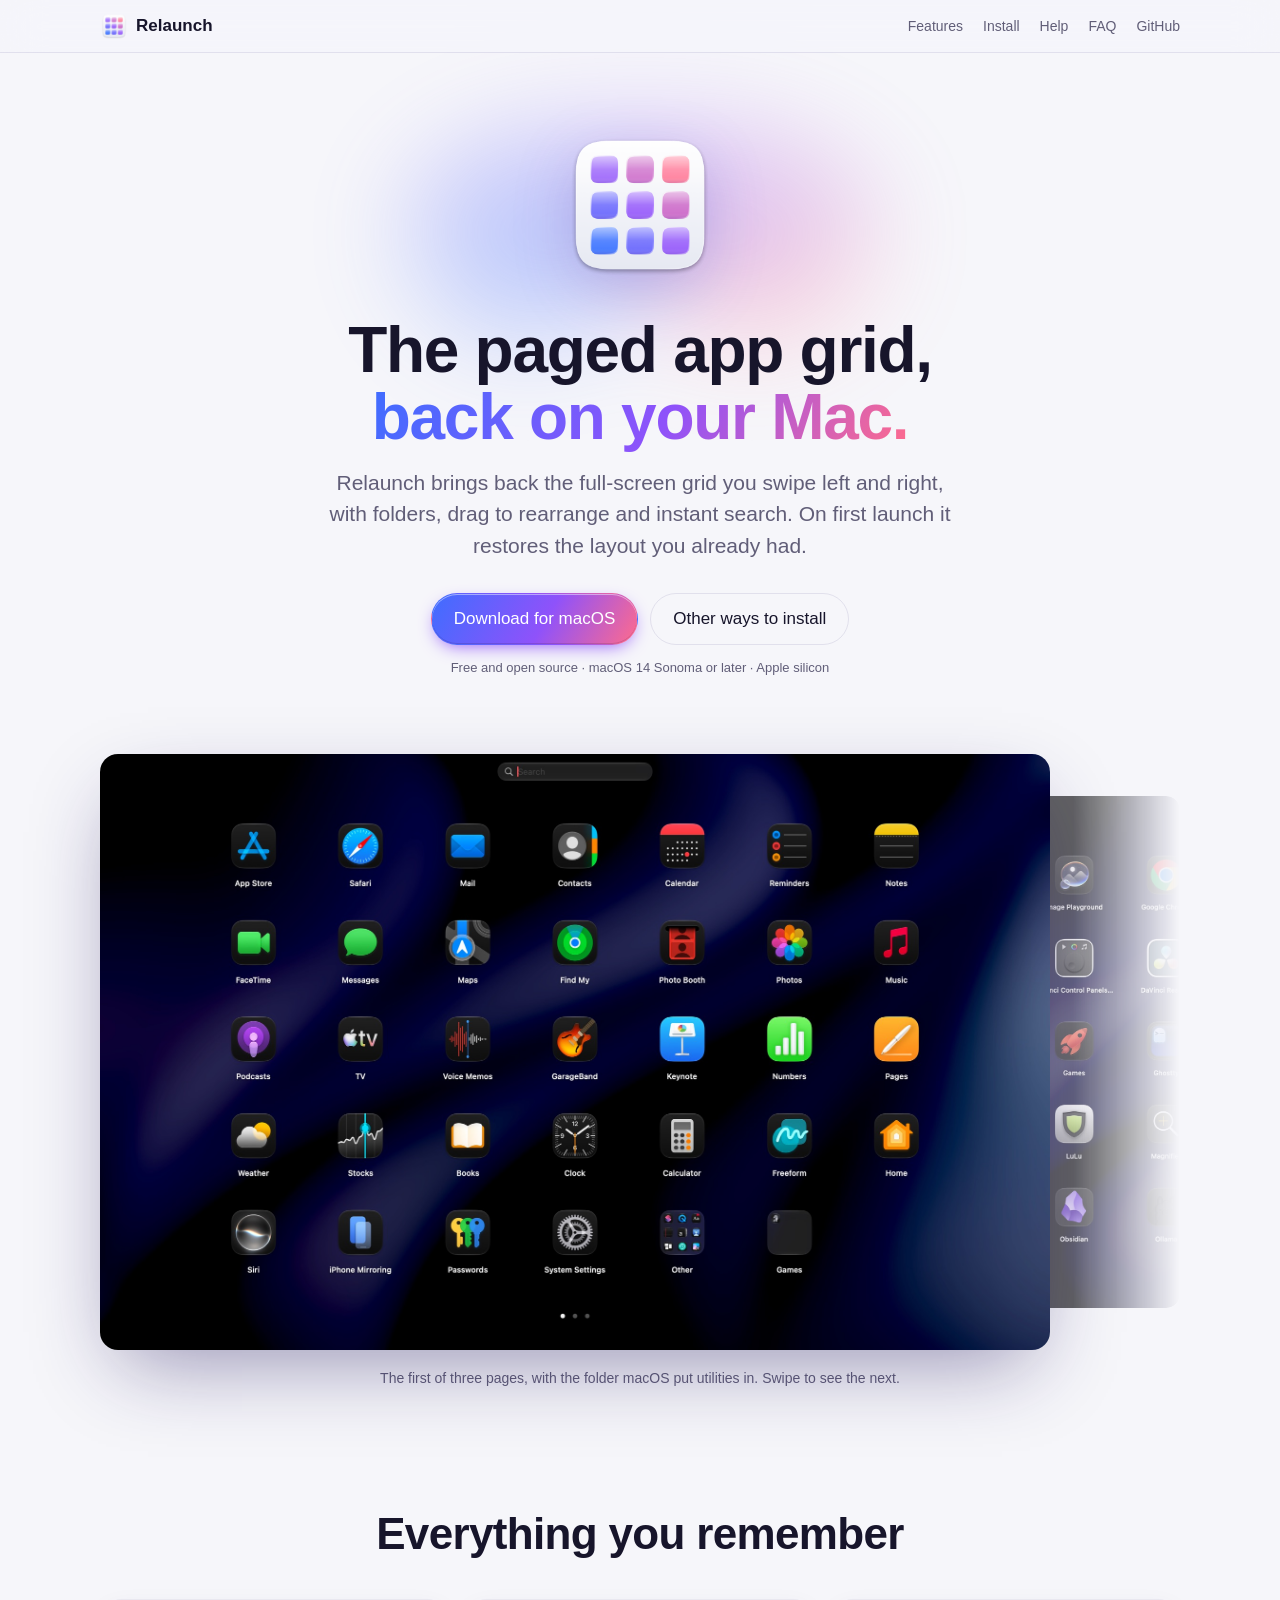
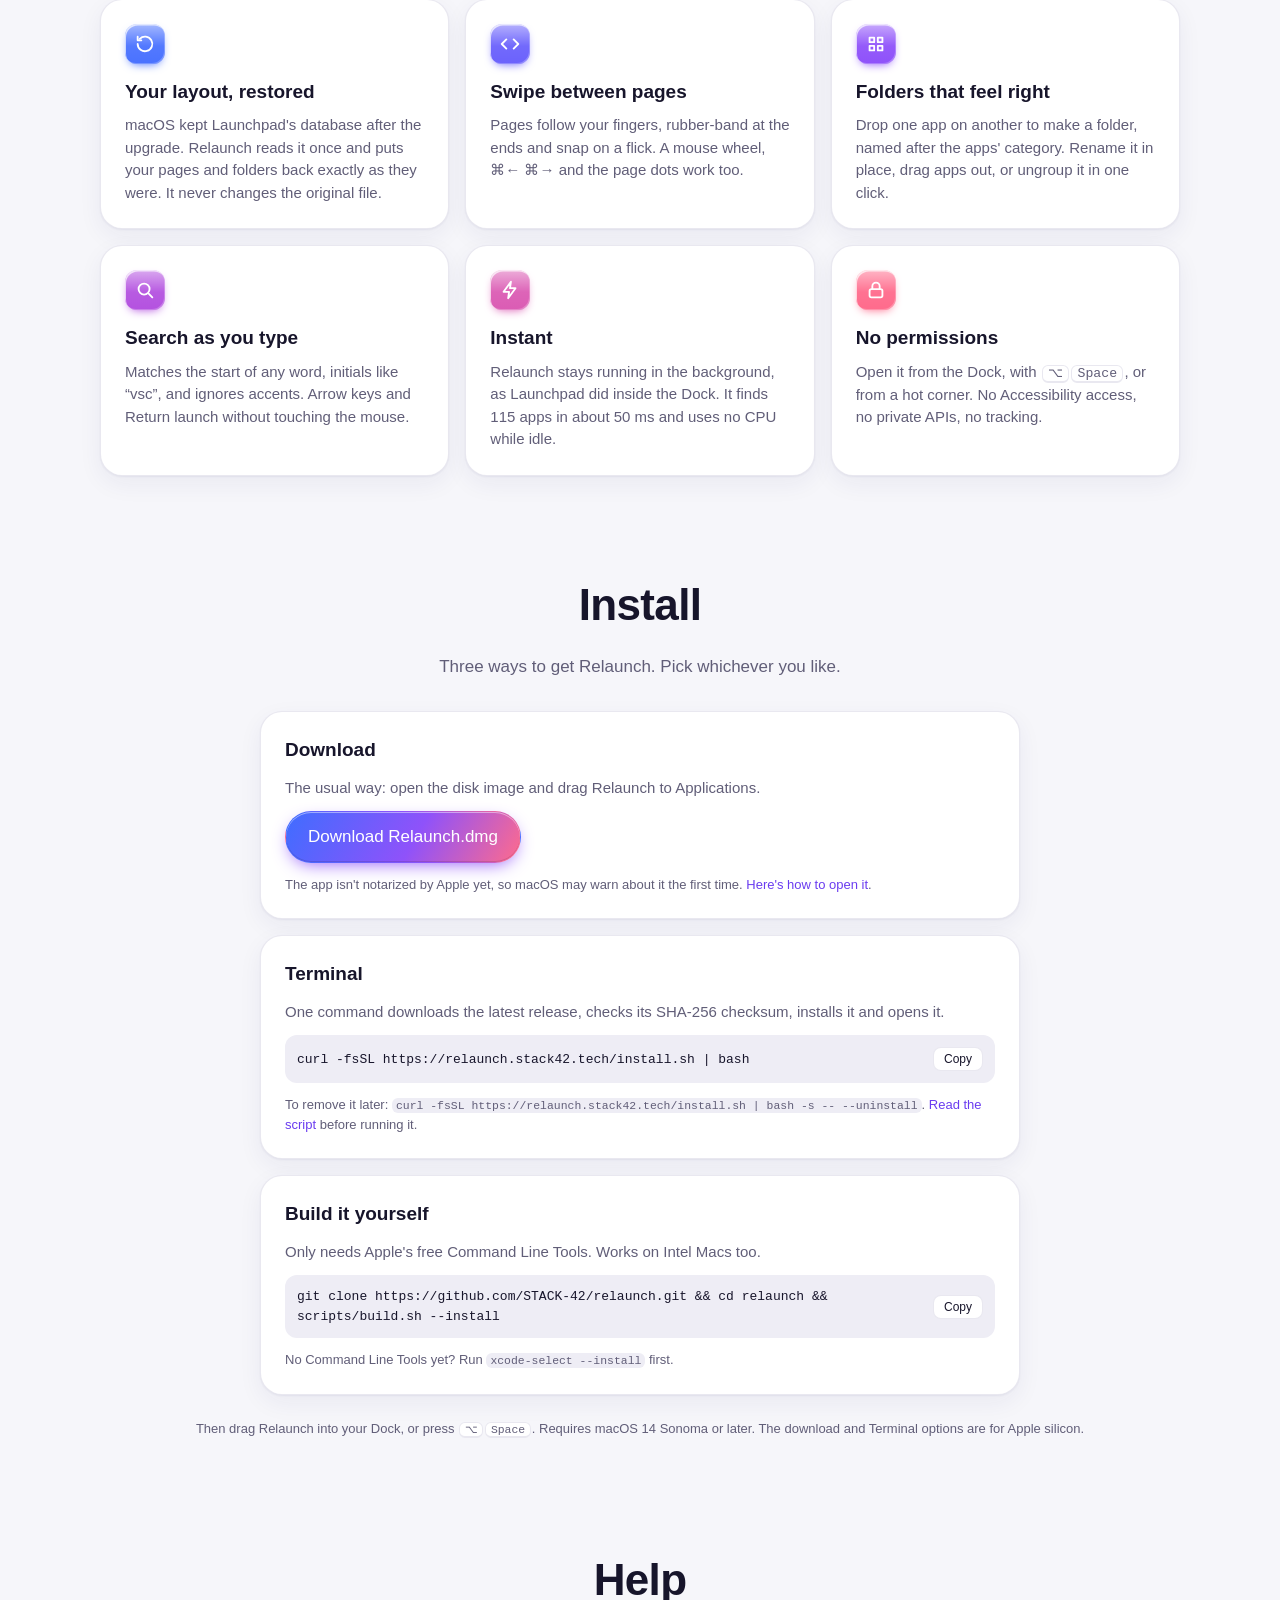
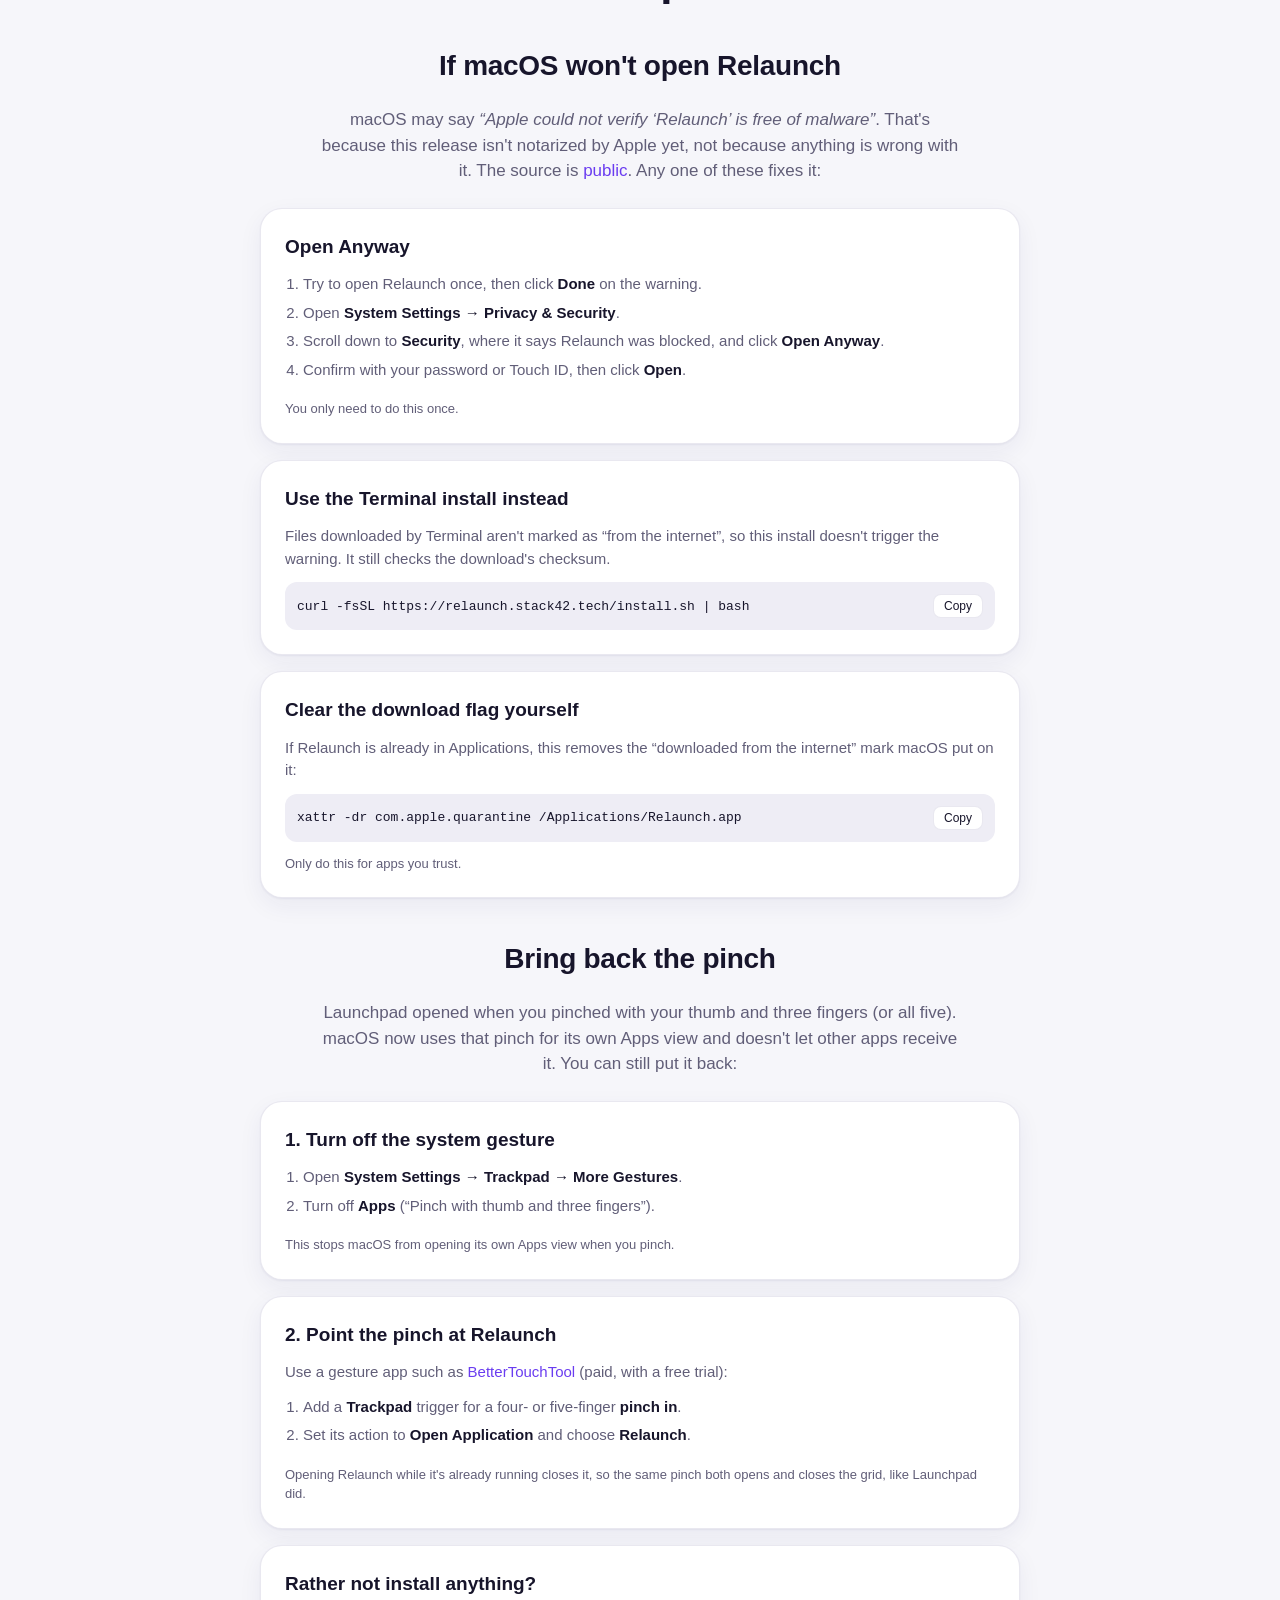
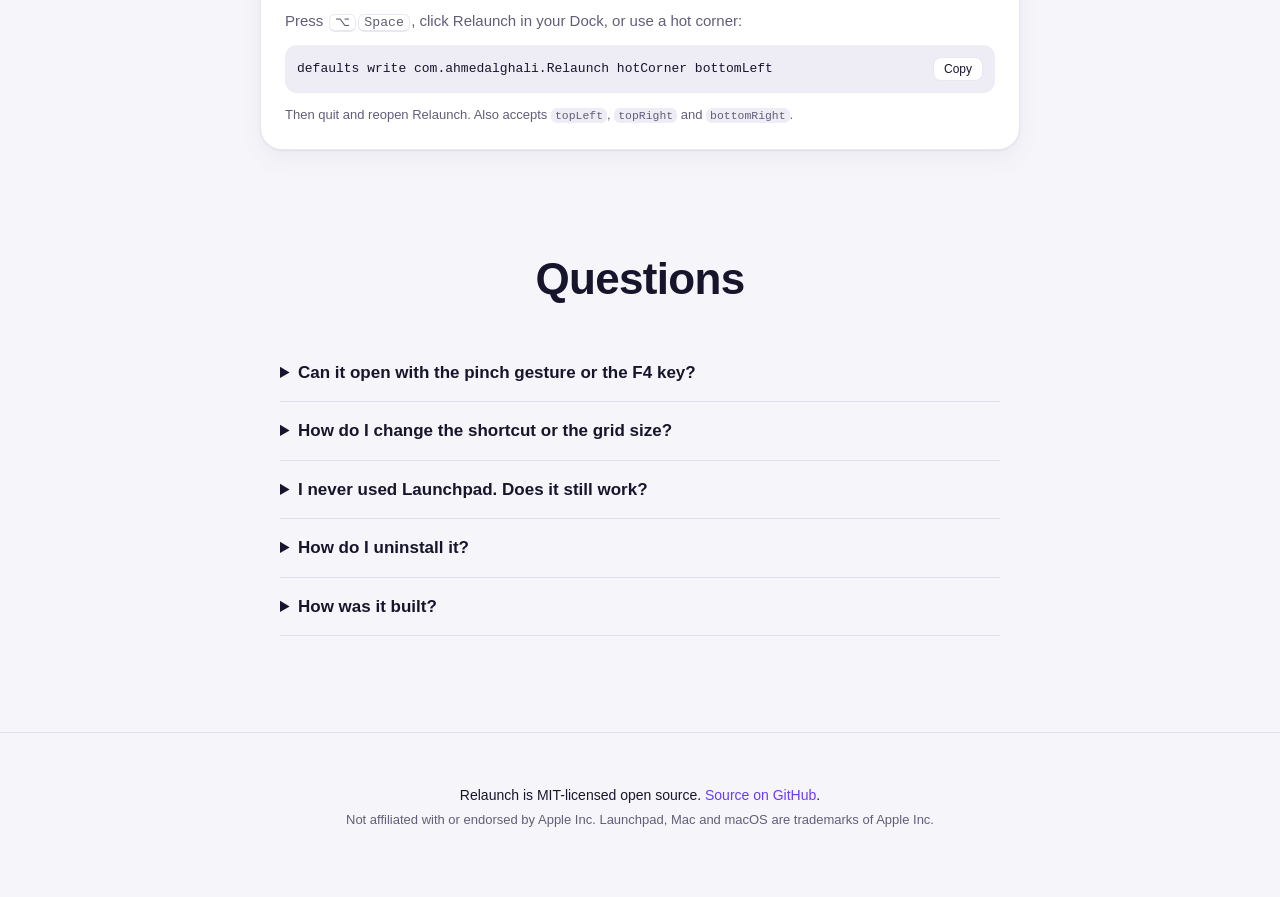
==== commit c44e05c1: "Explain the malware warning, add notarization to releases, restore the pinch - Website and README: '" ====
--- a/website/index.html
+++ b/website/index.html
@@ -8,7 +8,16 @@
   <meta property="og:title" content="Relaunch">
   <meta property="og:description" content="The paged app grid, back on your Mac.">
   <meta property="og:url" content="https://relaunch.stack42.tech/">
-  <meta property="og:image" content="https://relaunch.stack42.tech/assets/icon.png">
+  <meta property="og:type" content="website">
+  <meta property="og:site_name" content="Relaunch">
+  <meta property="og:image" content="https://relaunch.stack42.tech/assets/og.png">
+  <meta property="og:image:width" content="1200">
+  <meta property="og:image:height" content="630">
+  <meta property="og:image:alt" content="Relaunch: the paged app grid, back on your Mac. A full-screen grid of app icons.">
+  <meta name="twitter:card" content="summary_large_image">
+  <meta name="twitter:title" content="Relaunch">
+  <meta name="twitter:description" content="The paged app grid, back on your Mac.">
+  <meta name="twitter:image" content="https://relaunch.stack42.tech/assets/og.png">
   <link rel="canonical" href="https://relaunch.stack42.tech/">
   <link rel="icon" href="assets/favicon.png">
   <link rel="icon" href="assets/favicon-dark.png" media="(prefers-color-scheme: dark)">
@@ -25,6 +34,7 @@
     <nav>
       <a href="#features">Features</a>
       <a href="#install">Install</a>
+      <a href="#help">Help</a>
       <a href="#faq">FAQ</a>
       <a href="https://github.com/STACK-42/relaunch">GitHub</a>
     </nav>
@@ -107,8 +117,8 @@
           <h3>Download</h3>
           <p>The usual way: open the disk image and drag Relaunch to Applications.</p>
           <a class="button primary" href="https://github.com/STACK-42/relaunch/releases/latest/download/Relaunch.dmg">Download Relaunch.dmg</a>
-          <p class="note">The app isn't notarized by Apple yet. If macOS says it can't be opened, go to
-            <strong>System Settings → Privacy &amp; Security</strong> and click <strong>Open Anyway</strong>.</p>
+          <p class="note">The app isn't notarized by Apple yet, so macOS may warn about it the first time.
+            <a href="#wont-open">Here's how to open it</a>.</p>
         </article>
         <article class="install-card">
           <h3>Terminal</h3>
@@ -135,13 +145,90 @@
         Requires macOS 14 Sonoma or later. The download and Terminal options are for Apple silicon.</p>
     </section>
 
+    <section id="help" class="help">
+      <h2>Help</h2>
+
+      <h3 class="help-title" id="wont-open">If macOS won't open Relaunch</h3>
+      <p class="install-lede">macOS may say <em>“Apple could not verify ‘Relaunch’ is free of malware”</em>.
+        That's because this release isn't notarized by Apple yet, not because anything is wrong with it.
+        The source is <a href="https://github.com/STACK-42/relaunch">public</a>. Any one of these fixes it:</p>
+      <div class="install-grid">
+        <article class="install-card">
+          <h3>Open Anyway</h3>
+          <ol class="steps">
+            <li>Try to open Relaunch once, then click <strong>Done</strong> on the warning.</li>
+            <li>Open <strong>System Settings → Privacy &amp; Security</strong>.</li>
+            <li>Scroll down to <strong>Security</strong>, where it says Relaunch was blocked,
+              and click <strong>Open Anyway</strong>.</li>
+            <li>Confirm with your password or Touch ID, then click <strong>Open</strong>.</li>
+          </ol>
+          <p class="note">You only need to do this once.</p>
+        </article>
+        <article class="install-card">
+          <h3>Use the Terminal install instead</h3>
+          <p>Files downloaded by Terminal aren't marked as “from the internet”, so this install
+            doesn't trigger the warning. It still checks the download's checksum.</p>
+          <div class="command">
+            <code id="help-install-cmd">curl -fsSL https://relaunch.stack42.tech/install.sh | bash</code>
+            <button type="button" class="copy" data-copy="help-install-cmd" aria-label="Copy install command">Copy</button>
+          </div>
+        </article>
+        <article class="install-card">
+          <h3>Clear the download flag yourself</h3>
+          <p>If Relaunch is already in Applications, this removes the “downloaded from the internet” mark
+            macOS put on it:</p>
+          <div class="command">
+            <code id="xattr-cmd">xattr -dr com.apple.quarantine /Applications/Relaunch.app</code>
+            <button type="button" class="copy" data-copy="xattr-cmd" aria-label="Copy command">Copy</button>
+          </div>
+          <p class="note">Only do this for apps you trust.</p>
+        </article>
+      </div>
+
+      <h3 class="help-title" id="gesture">Bring back the pinch</h3>
+      <p class="install-lede">Launchpad opened when you pinched with your thumb and three fingers (or all five).
+        macOS now uses that pinch for its own Apps view and doesn't let other apps receive it.
+        You can still put it back:</p>
+      <div class="install-grid">
+        <article class="install-card">
+          <h3>1. Turn off the system gesture</h3>
+          <ol class="steps">
+            <li>Open <strong>System Settings → Trackpad → More Gestures</strong>.</li>
+            <li>Turn off <strong>Apps</strong> (“Pinch with thumb and three fingers”).</li>
+          </ol>
+          <p class="note">This stops macOS from opening its own Apps view when you pinch.</p>
+        </article>
+        <article class="install-card">
+          <h3>2. Point the pinch at Relaunch</h3>
+          <p>Use a gesture app such as <a href="https://folivora.ai">BetterTouchTool</a> (paid, with a free trial):</p>
+          <ol class="steps">
+            <li>Add a <strong>Trackpad</strong> trigger for a four- or five-finger <strong>pinch in</strong>.</li>
+            <li>Set its action to <strong>Open Application</strong> and choose <strong>Relaunch</strong>.</li>
+          </ol>
+          <p class="note">Opening Relaunch while it's already running closes it, so the same pinch
+            both opens and closes the grid, like Launchpad did.</p>
+        </article>
+        <article class="install-card">
+          <h3>Rather not install anything?</h3>
+          <p>Press <kbd>⌥</kbd><kbd>Space</kbd>, click Relaunch in your Dock, or use a hot corner:</p>
+          <div class="command">
+            <code id="corner-cmd">defaults write com.ahmedalghali.Relaunch hotCorner bottomLeft</code>
+            <button type="button" class="copy" data-copy="corner-cmd" aria-label="Copy command">Copy</button>
+          </div>
+          <p class="note">Then quit and reopen Relaunch. Also accepts <code>topLeft</code>, <code>topRight</code>
+            and <code>bottomRight</code>.</p>
+        </article>
+      </div>
+    </section>
+
     <section id="faq" class="faq">
       <h2>Questions</h2>
       <details>
-        <summary>Can it open with the four-finger pinch or the F4 key?</summary>
-        <p>No. macOS's Dock captures both before any app sees them. Taking them over would need
-          private APIs, so Relaunch uses the Dock icon, a keyboard shortcut and an optional hot
-          corner instead.</p>
+        <summary>Can it open with the pinch gesture or the F4 key?</summary>
+        <p>Not by itself: macOS keeps both for its own Apps view. You can bring the pinch back with a
+          gesture app, though. See <a href="#gesture">Bring back the pinch</a>. The F4 key can't be
+          remapped without extra tools, so Relaunch uses <kbd>⌥</kbd><kbd>Space</kbd>, the Dock icon
+          and an optional hot corner.</p>
       </details>
       <details>
         <summary>How do I change the shortcut or the grid size?</summary>
--- a/website/style.css
+++ b/website/style.css
@@ -209,7 +209,7 @@
 
 /* Content sections */
 h2 { font-family: var(--display); font-size: clamp(28px, 4.5vw, 44px); letter-spacing: -0.015em; text-align: center; margin: 0 0 32px; }
-.features, .install, .faq { padding: 48px 0; }
+.features, .install, .help, .faq { padding: 48px 0; }
 .feature-grid {
   display: grid;
   grid-template-columns: repeat(auto-fit, minmax(260px, 1fr));
@@ -302,6 +302,19 @@
 .copy:hover { border-color: var(--muted); }
 .center { text-align: center; margin-top: 24px; }
 
+.help-title {
+  text-align: center;
+  font-size: clamp(22px, 3vw, 28px);
+  letter-spacing: -0.01em;
+  margin: 40px 0 20px;
+  scroll-margin-top: 80px;
+}
+.help h2 + .help-title { margin-top: 0; }
+.help .install-lede { max-width: 640px; margin: 0 auto 24px; }
+.steps { margin: 0; padding-left: 1.2em; color: var(--muted); font-size: 15px; }
+.steps li { margin-bottom: 6px; }
+.steps strong { color: var(--text); font-weight: 600; }
+
 .faq { max-width: 720px; }
 .faq details {
   border-bottom: 1px solid var(--line);
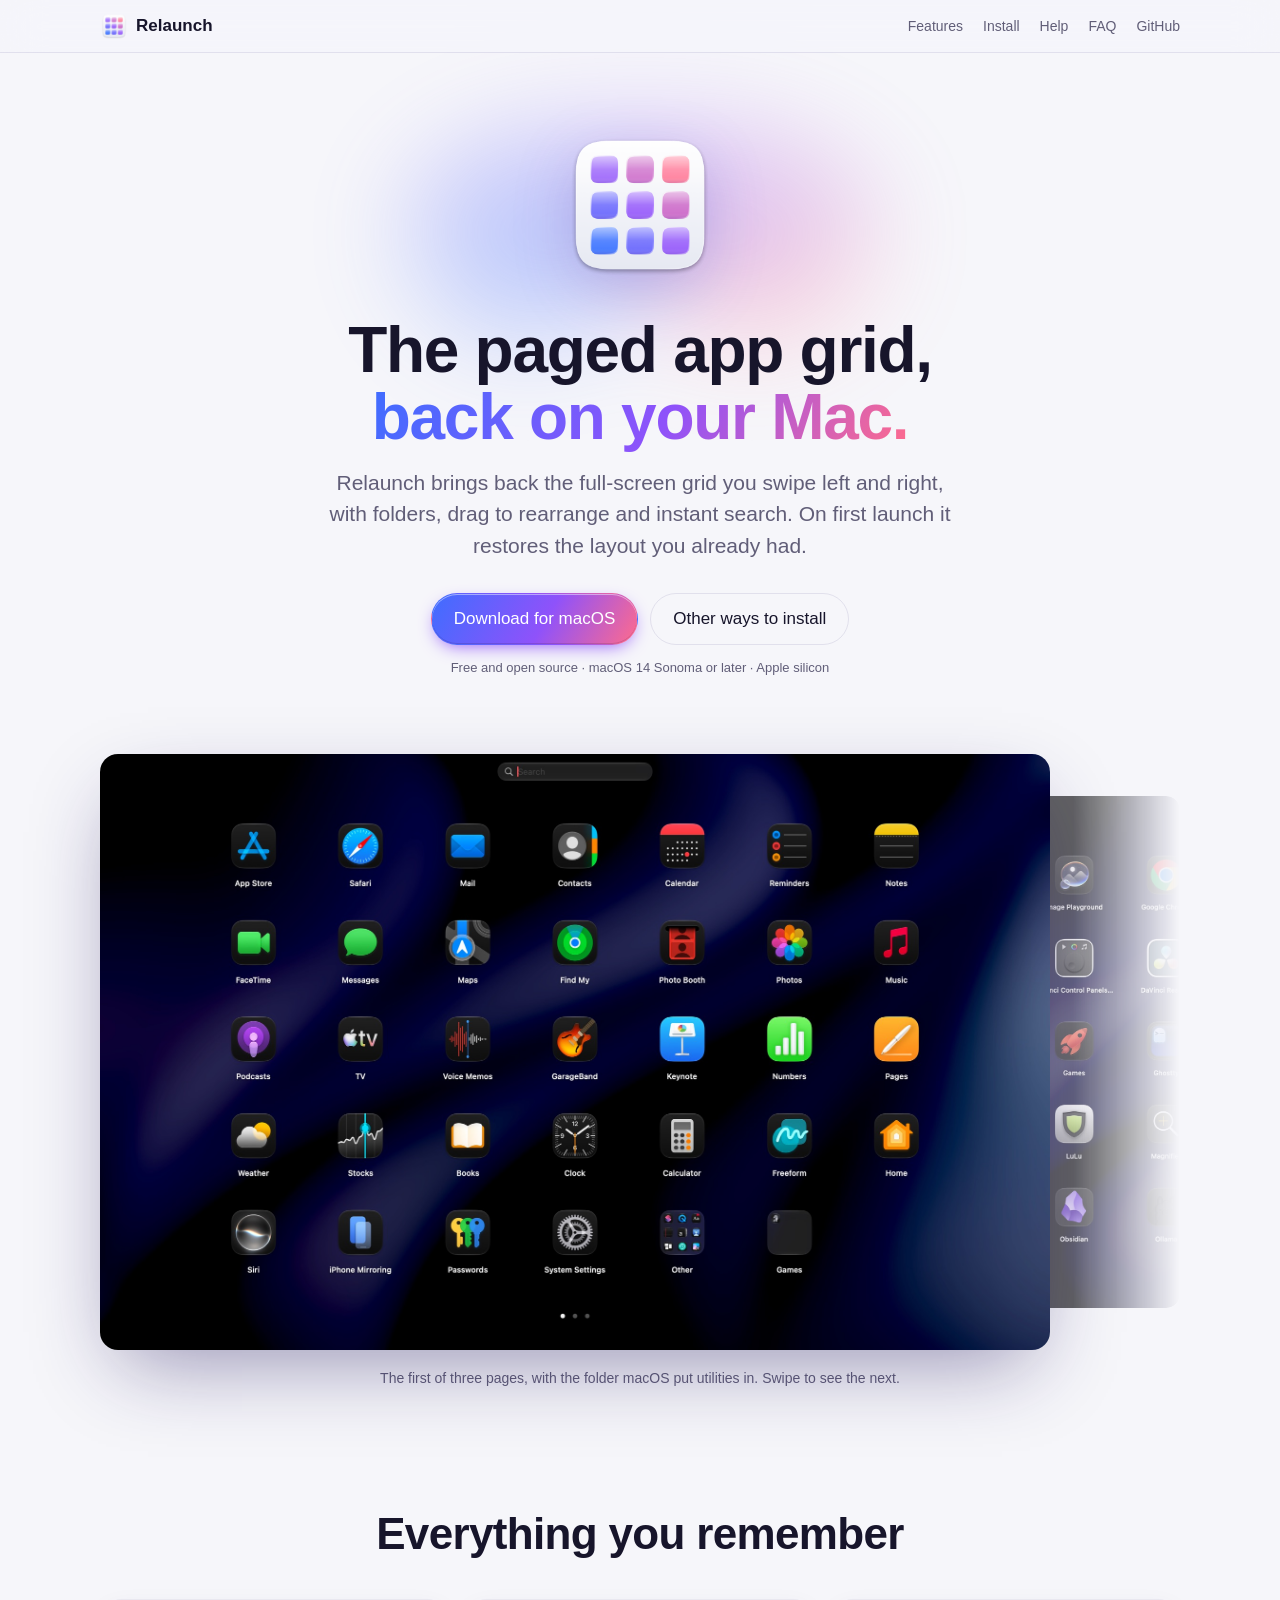
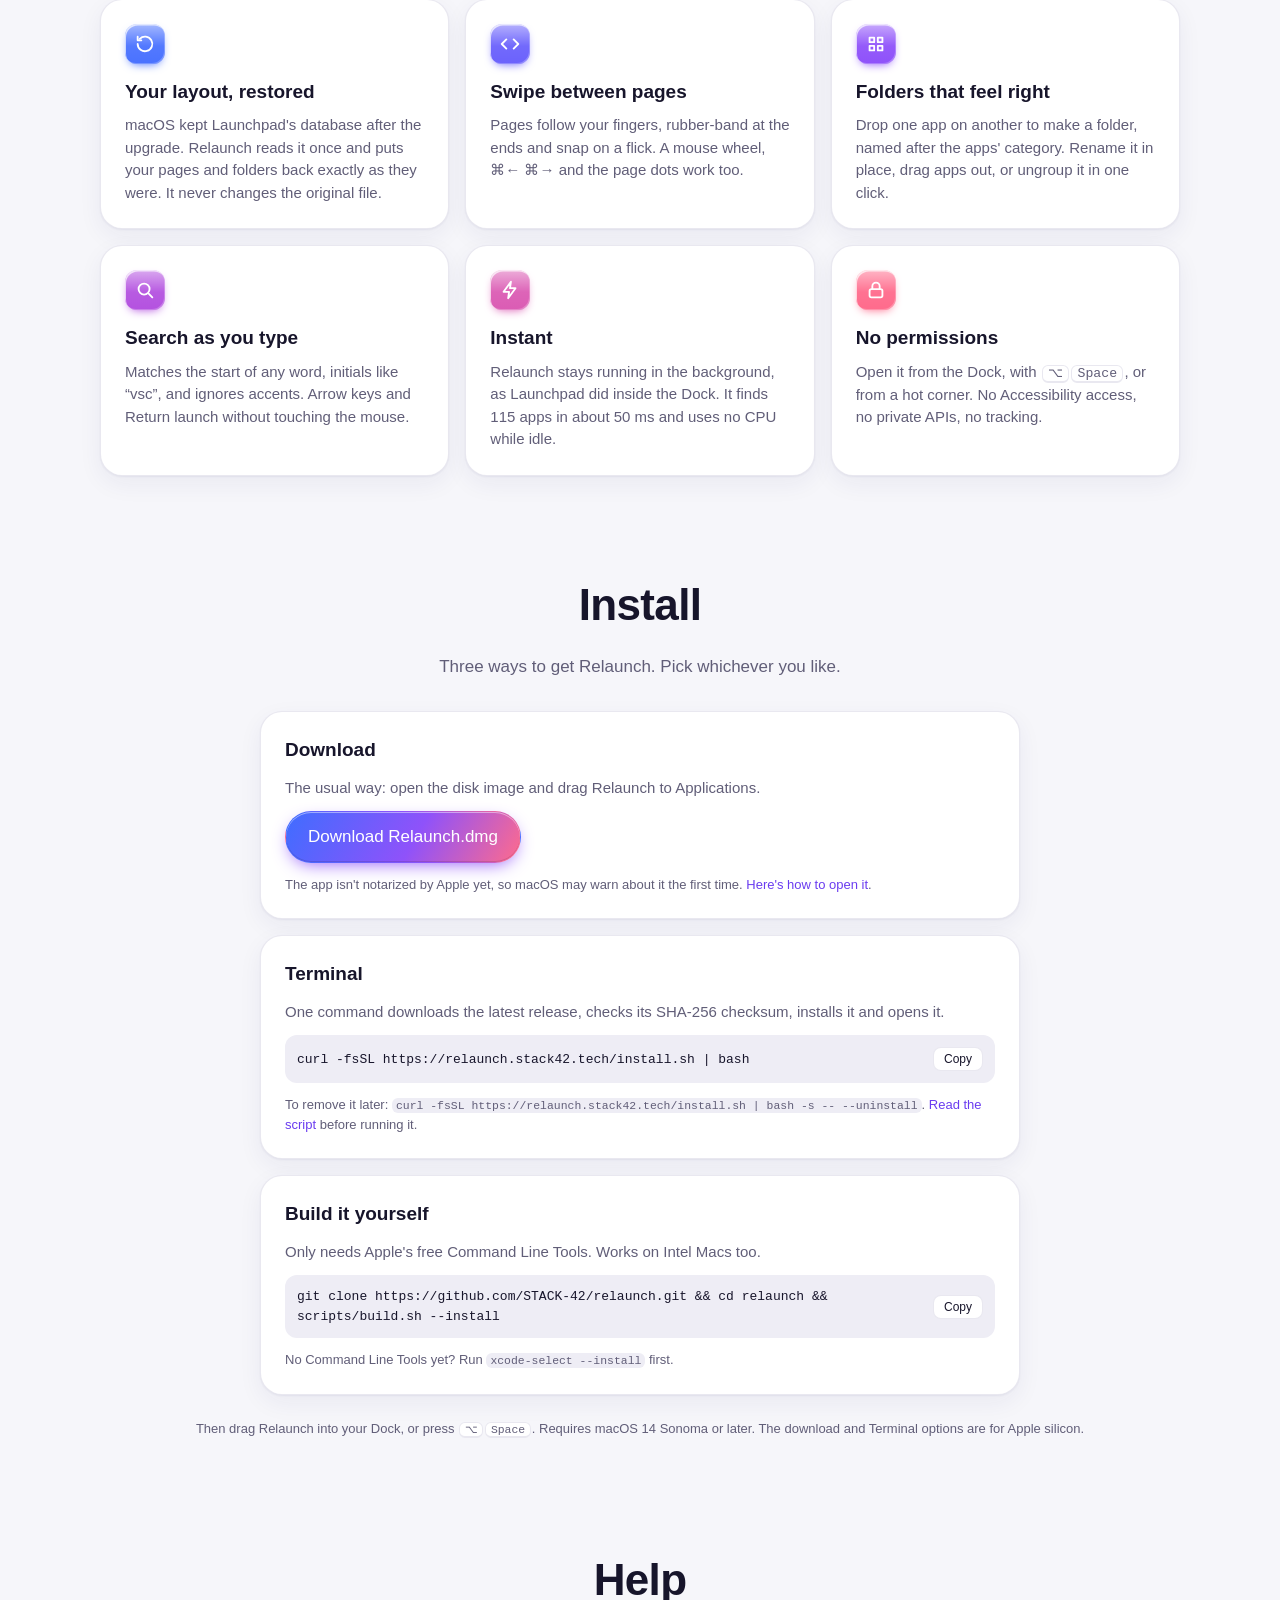
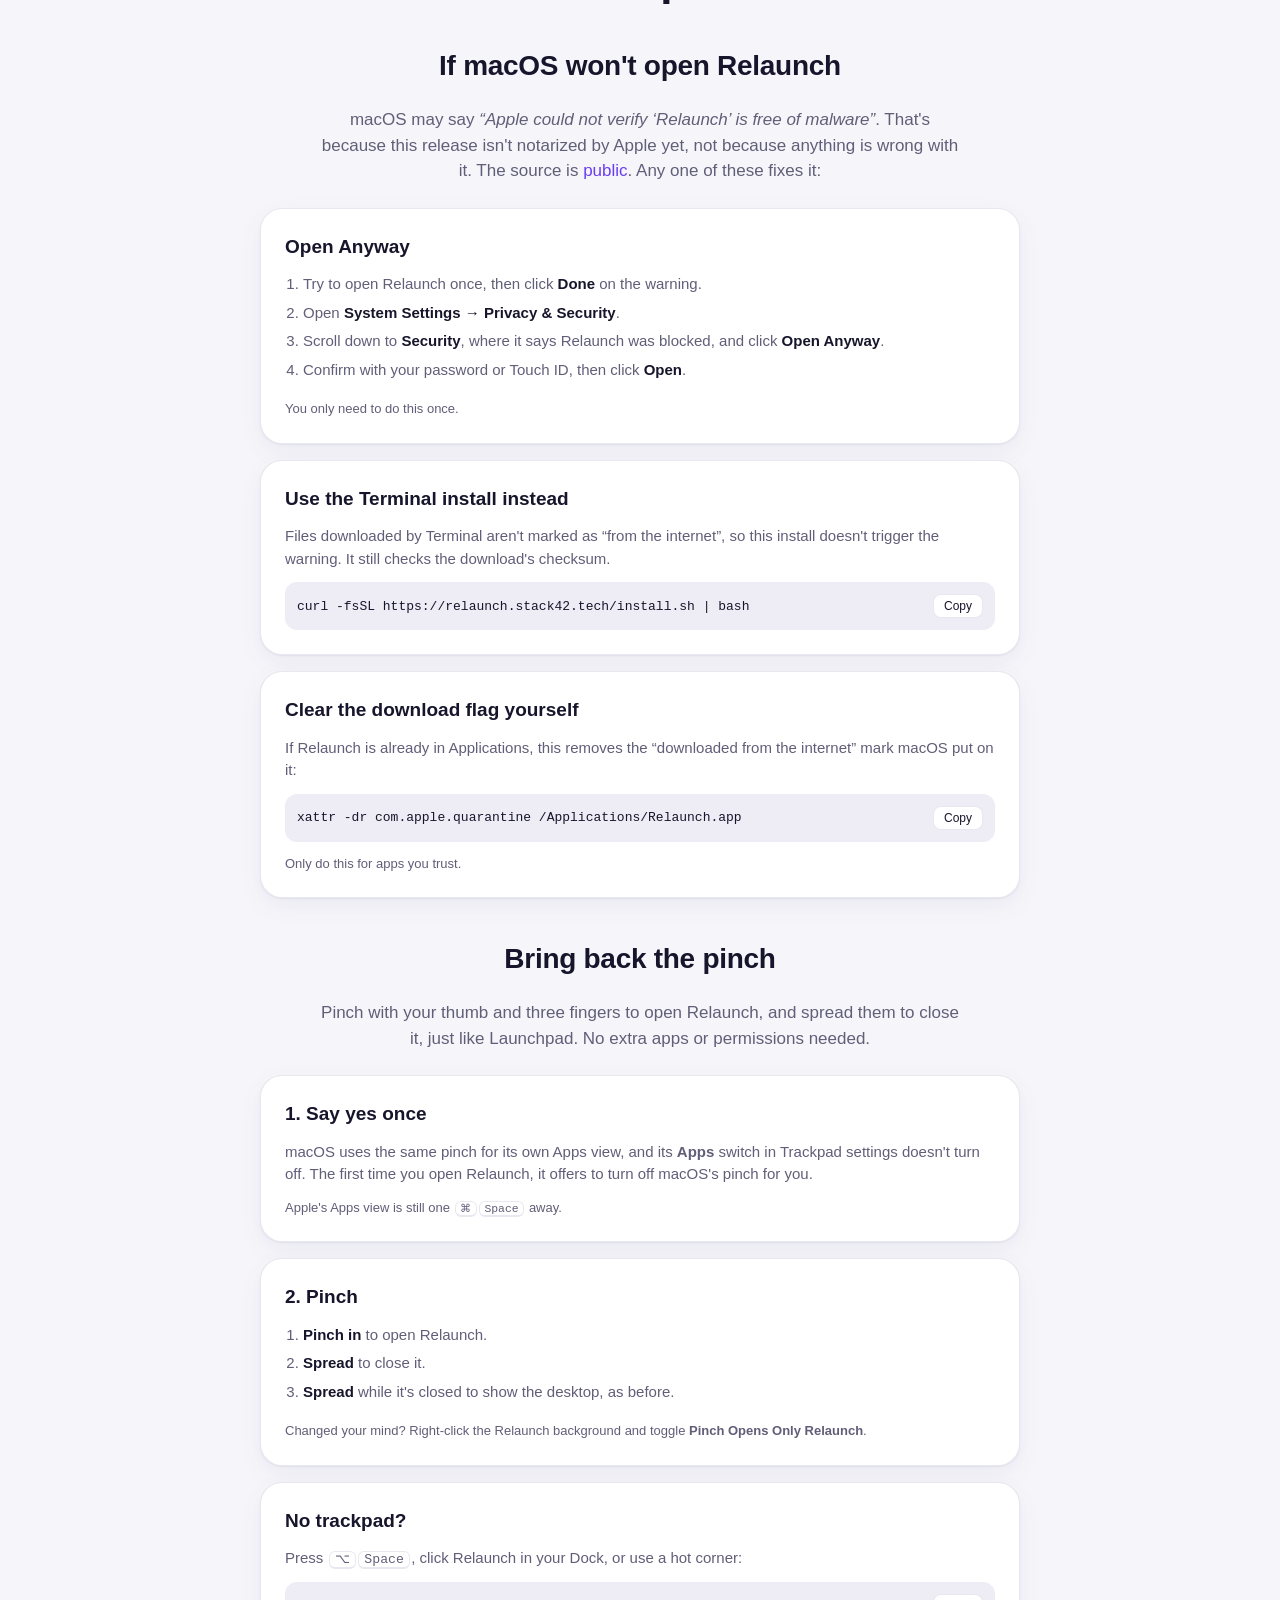
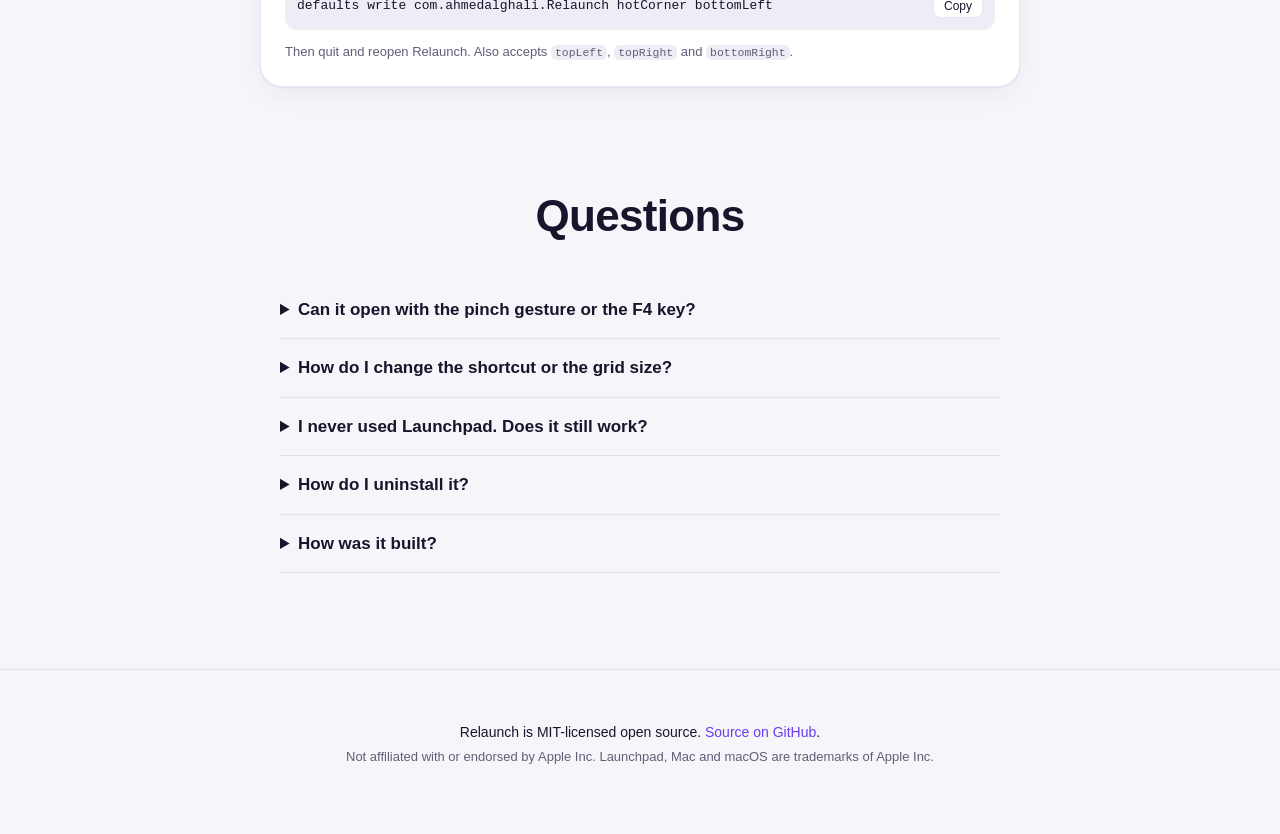
==== commit 9c8e2e10: "Document the built-in pinch README, website and research notes: the pinch now works without a gestur" ====
--- a/website/index.html
+++ b/website/index.html
@@ -186,30 +186,28 @@
       </div>
 
       <h3 class="help-title" id="gesture">Bring back the pinch</h3>
-      <p class="install-lede">Launchpad opened when you pinched with your thumb and three fingers (or all five).
-        macOS now uses that pinch for its own Apps view and doesn't let other apps receive it.
-        You can still put it back:</p>
+      <p class="install-lede">Pinch with your thumb and three fingers to open Relaunch, and spread them to
+        close it, just like Launchpad. No extra apps or permissions needed.</p>
       <div class="install-grid">
         <article class="install-card">
-          <h3>1. Turn off the system gesture</h3>
+          <h3>1. Say yes once</h3>
+          <p>macOS uses the same pinch for its own Apps view, and its <strong>Apps</strong> switch in
+            Trackpad settings doesn't turn off. The first time you open Relaunch, it offers to turn off
+            macOS's pinch for you.</p>
+          <p class="note">Apple's Apps view is still one <kbd>⌘</kbd><kbd>Space</kbd> away.</p>
+        </article>
+        <article class="install-card">
+          <h3>2. Pinch</h3>
           <ol class="steps">
-            <li>Open <strong>System Settings → Trackpad → More Gestures</strong>.</li>
-            <li>Turn off <strong>Apps</strong> (“Pinch with thumb and three fingers”).</li>
+            <li><strong>Pinch in</strong> to open Relaunch.</li>
+            <li><strong>Spread</strong> to close it.</li>
+            <li><strong>Spread</strong> while it's closed to show the desktop, as before.</li>
           </ol>
-          <p class="note">This stops macOS from opening its own Apps view when you pinch.</p>
-        </article>
-        <article class="install-card">
-          <h3>2. Point the pinch at Relaunch</h3>
-          <p>Use a gesture app such as <a href="https://folivora.ai">BetterTouchTool</a> (paid, with a free trial):</p>
-          <ol class="steps">
-            <li>Add a <strong>Trackpad</strong> trigger for a four- or five-finger <strong>pinch in</strong>.</li>
-            <li>Set its action to <strong>Open Application</strong> and choose <strong>Relaunch</strong>.</li>
-          </ol>
-          <p class="note">Opening Relaunch while it's already running closes it, so the same pinch
-            both opens and closes the grid, like Launchpad did.</p>
-        </article>
-        <article class="install-card">
-          <h3>Rather not install anything?</h3>
+          <p class="note">Changed your mind? Right-click the Relaunch background and toggle
+            <strong>Pinch Opens Only Relaunch</strong>.</p>
+        </article>
+        <article class="install-card">
+          <h3>No trackpad?</h3>
           <p>Press <kbd>⌥</kbd><kbd>Space</kbd>, click Relaunch in your Dock, or use a hot corner:</p>
           <div class="command">
             <code id="corner-cmd">defaults write com.ahmedalghali.Relaunch hotCorner bottomLeft</code>
@@ -225,10 +223,9 @@
       <h2>Questions</h2>
       <details>
         <summary>Can it open with the pinch gesture or the F4 key?</summary>
-        <p>Not by itself: macOS keeps both for its own Apps view. You can bring the pinch back with a
-          gesture app, though. See <a href="#gesture">Bring back the pinch</a>. The F4 key can't be
-          remapped without extra tools, so Relaunch uses <kbd>⌥</kbd><kbd>Space</kbd>, the Dock icon
-          and an optional hot corner.</p>
+        <p>The pinch, yes: see <a href="#gesture">Bring back the pinch</a>. The F4 key stays with
+          macOS's Apps view and can't be remapped without extra tools, so Relaunch also offers
+          <kbd>⌥</kbd><kbd>Space</kbd>, the Dock icon and an optional hot corner.</p>
       </details>
       <details>
         <summary>How do I change the shortcut or the grid size?</summary>
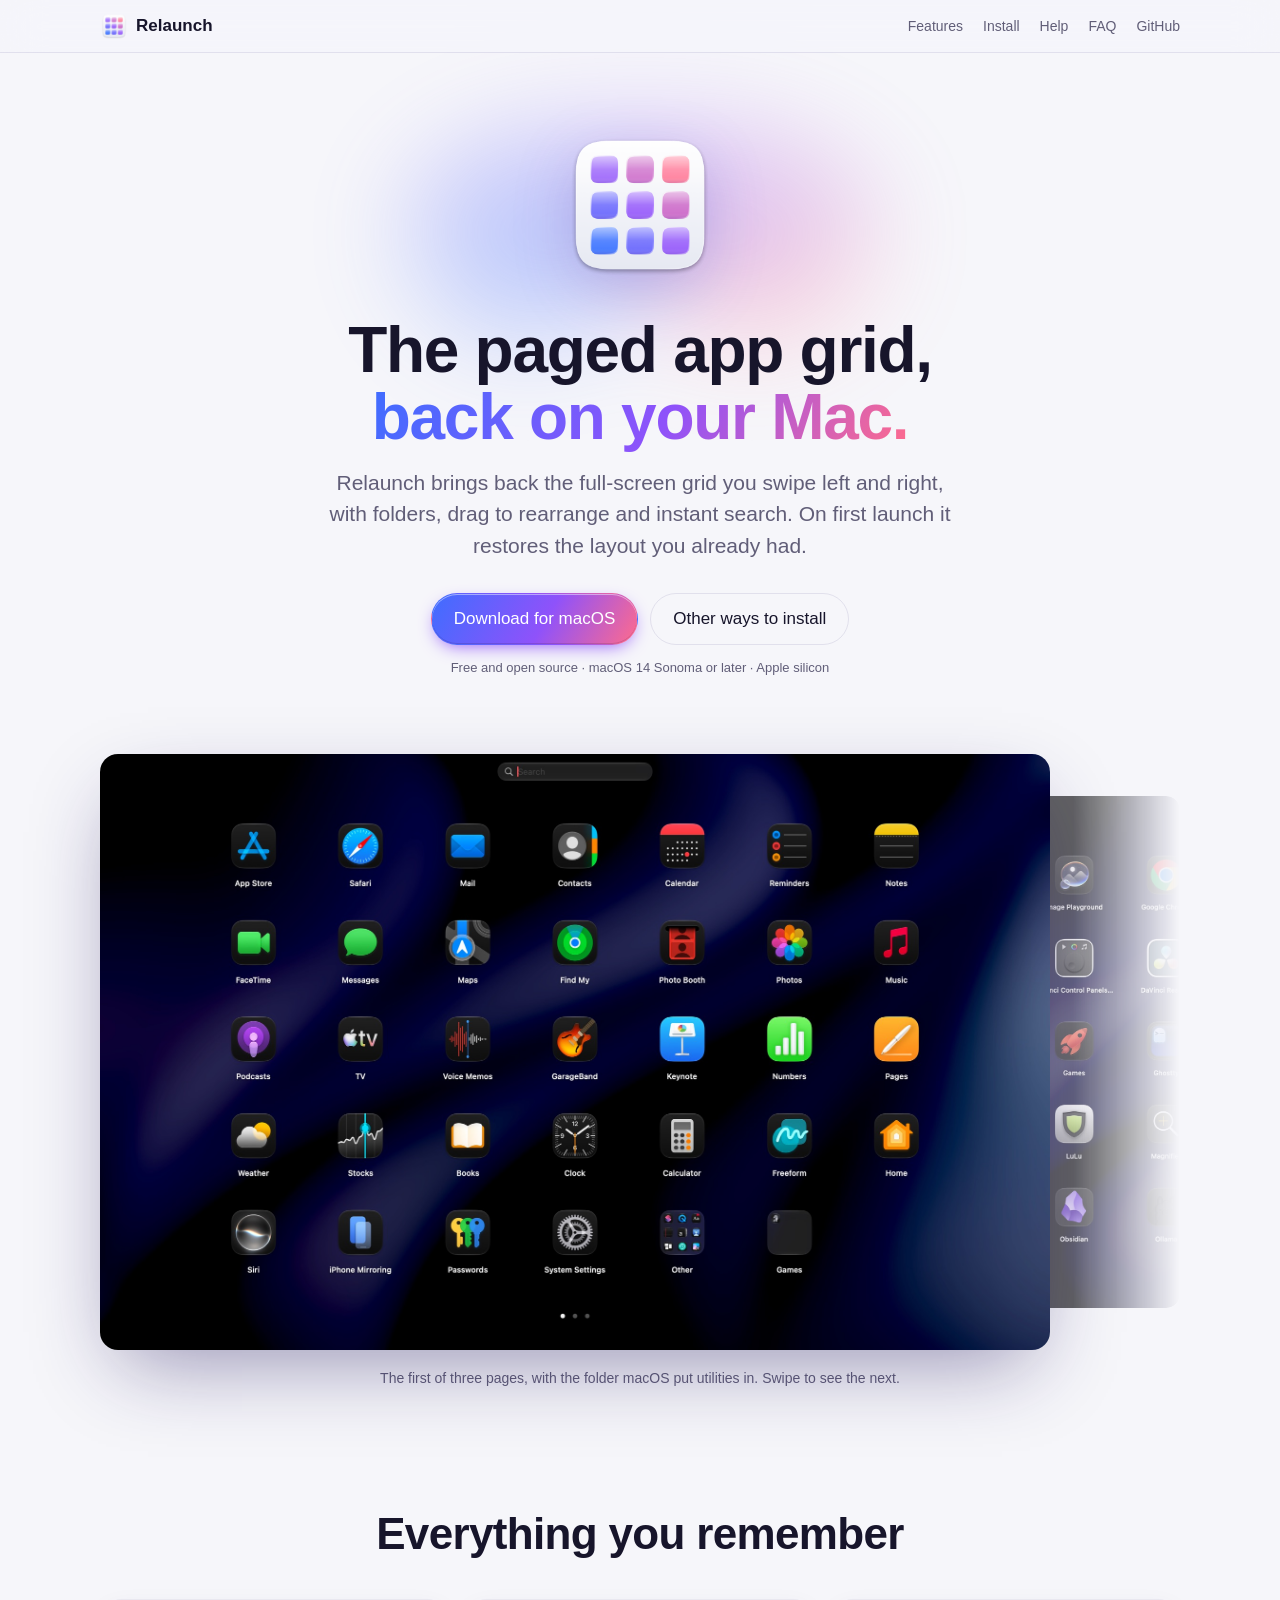
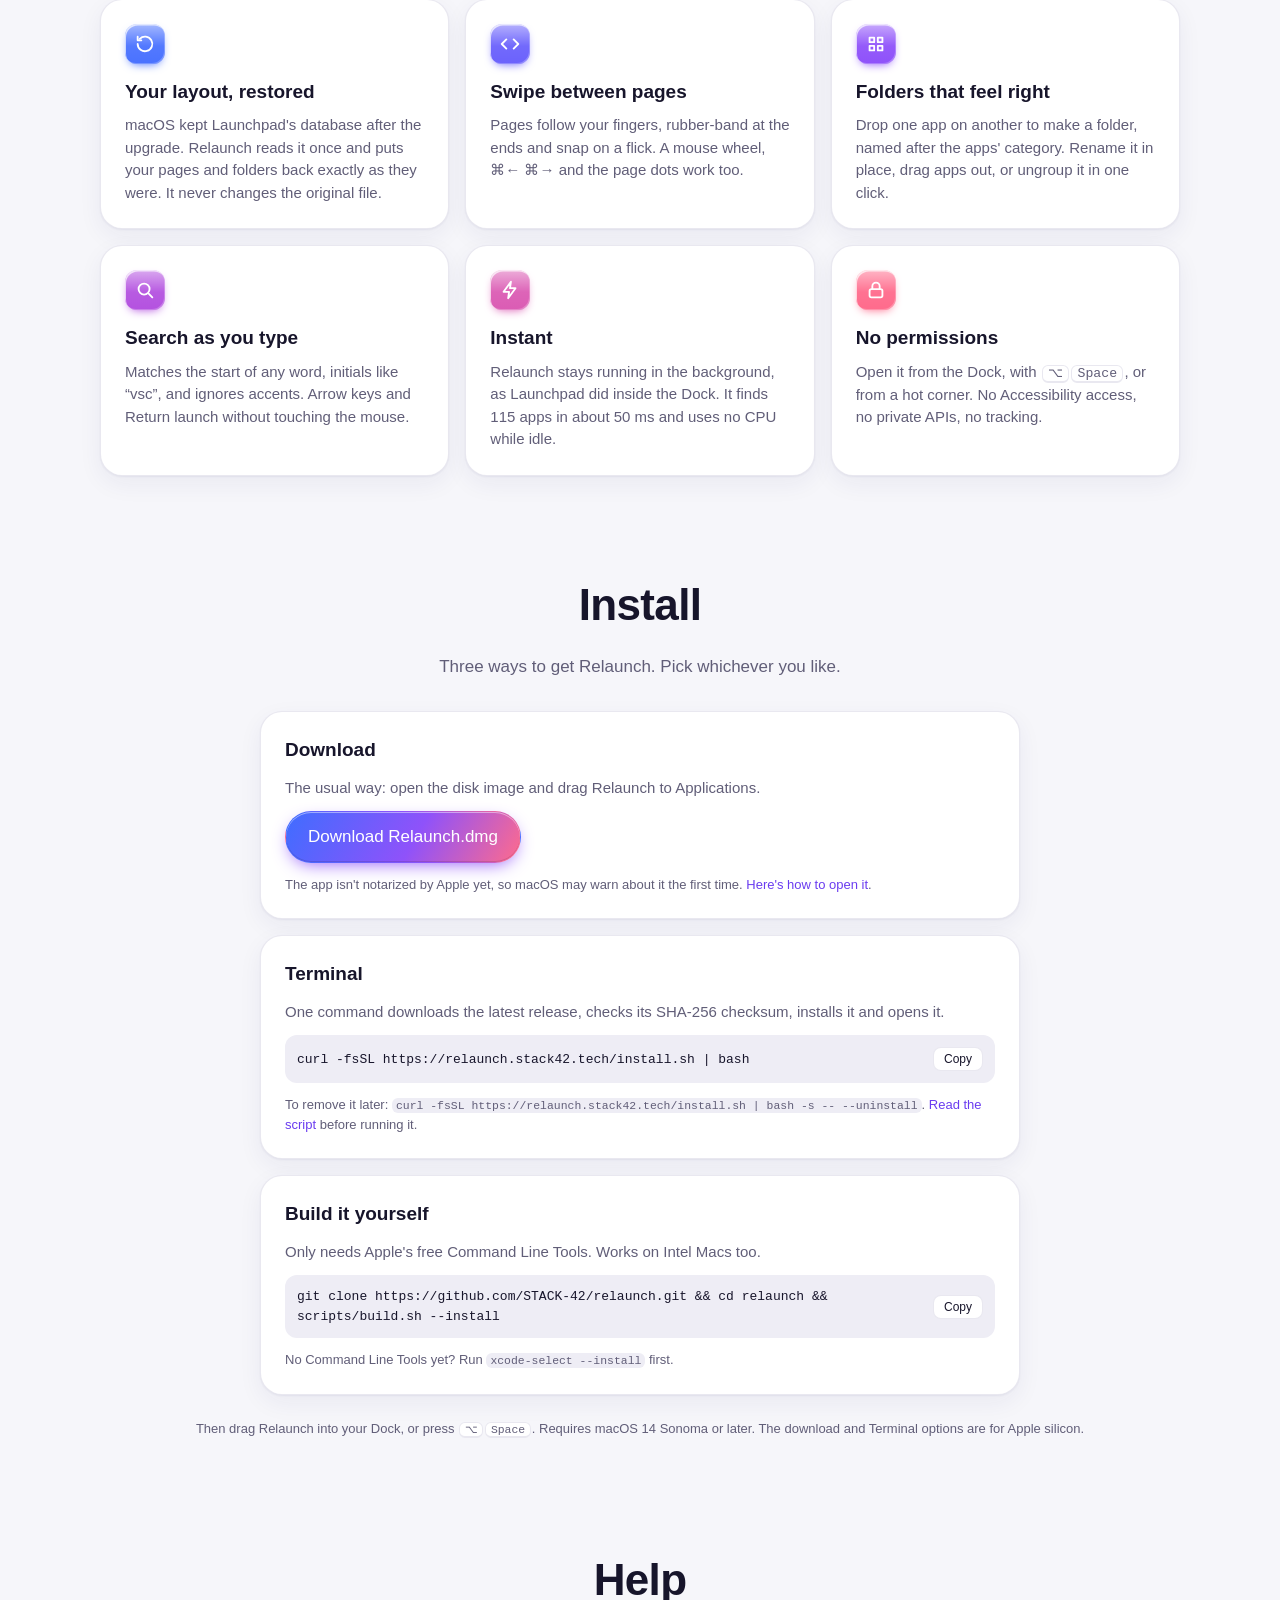
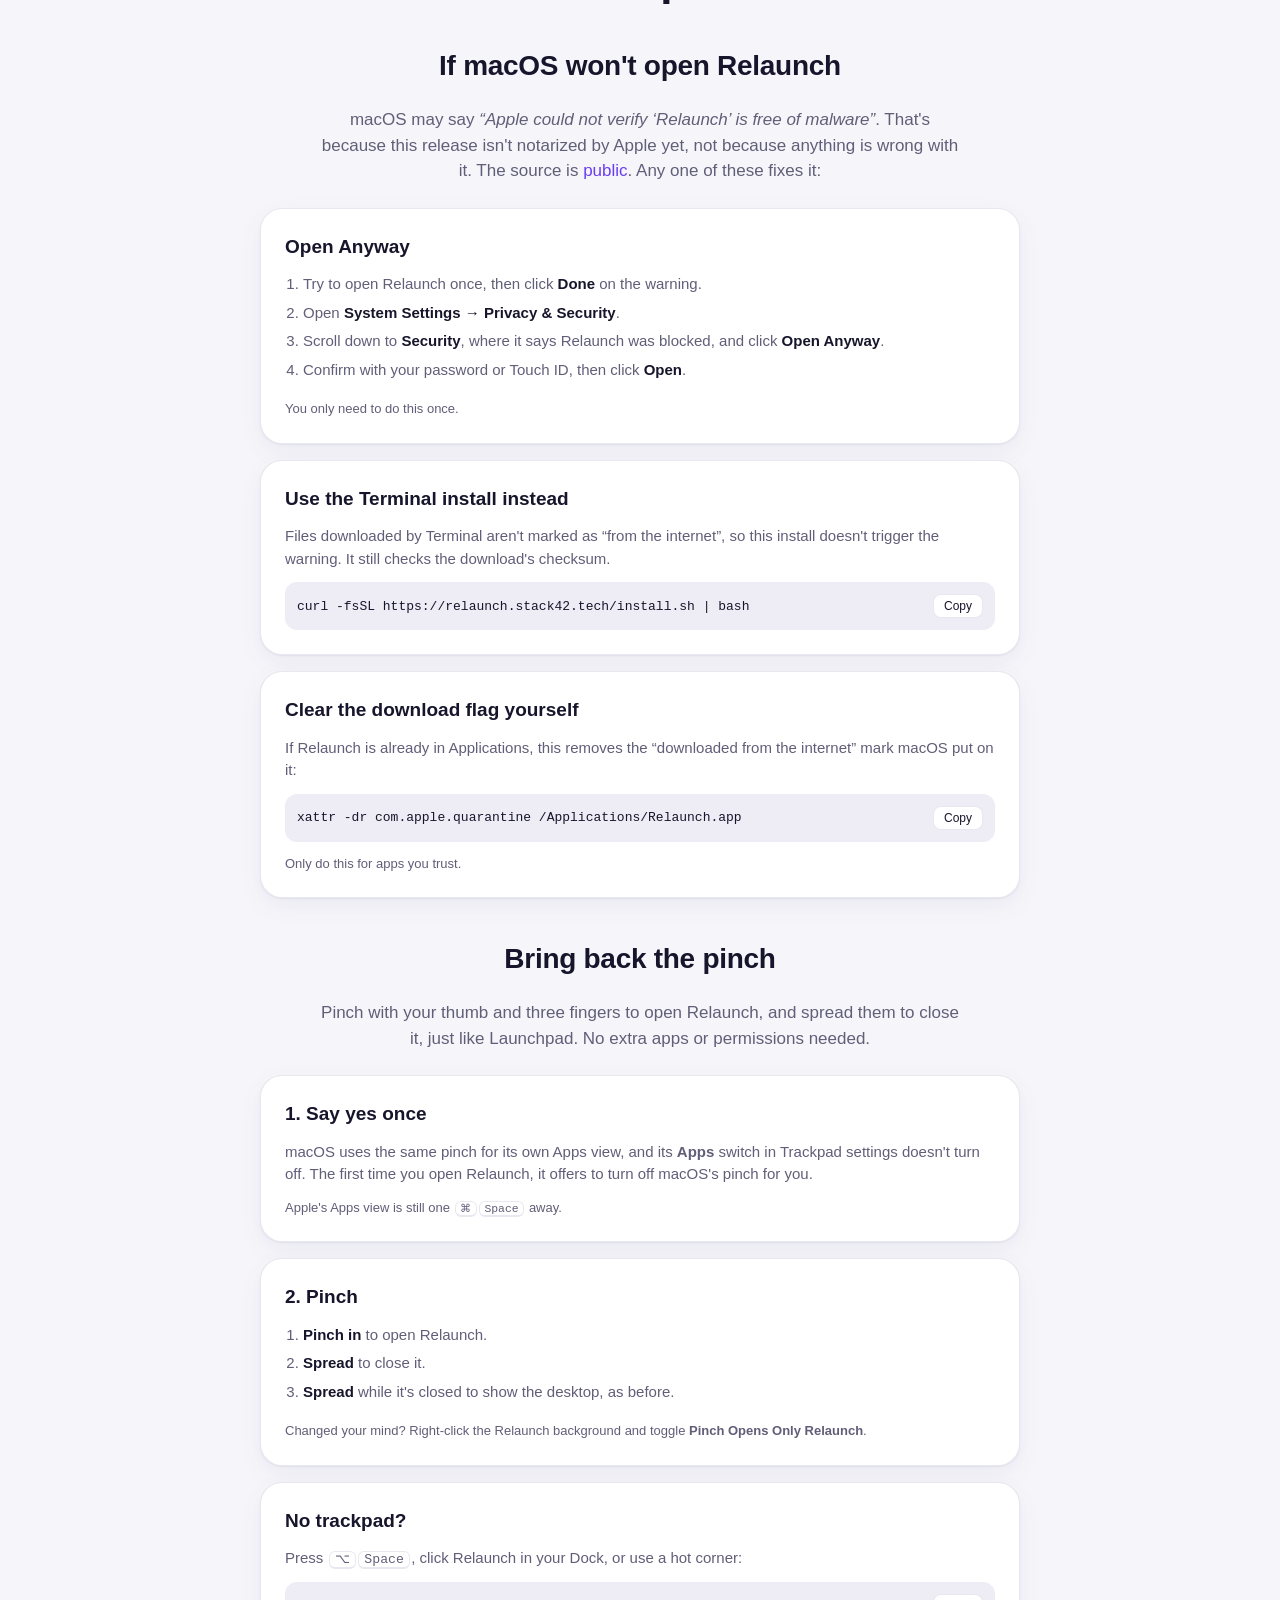
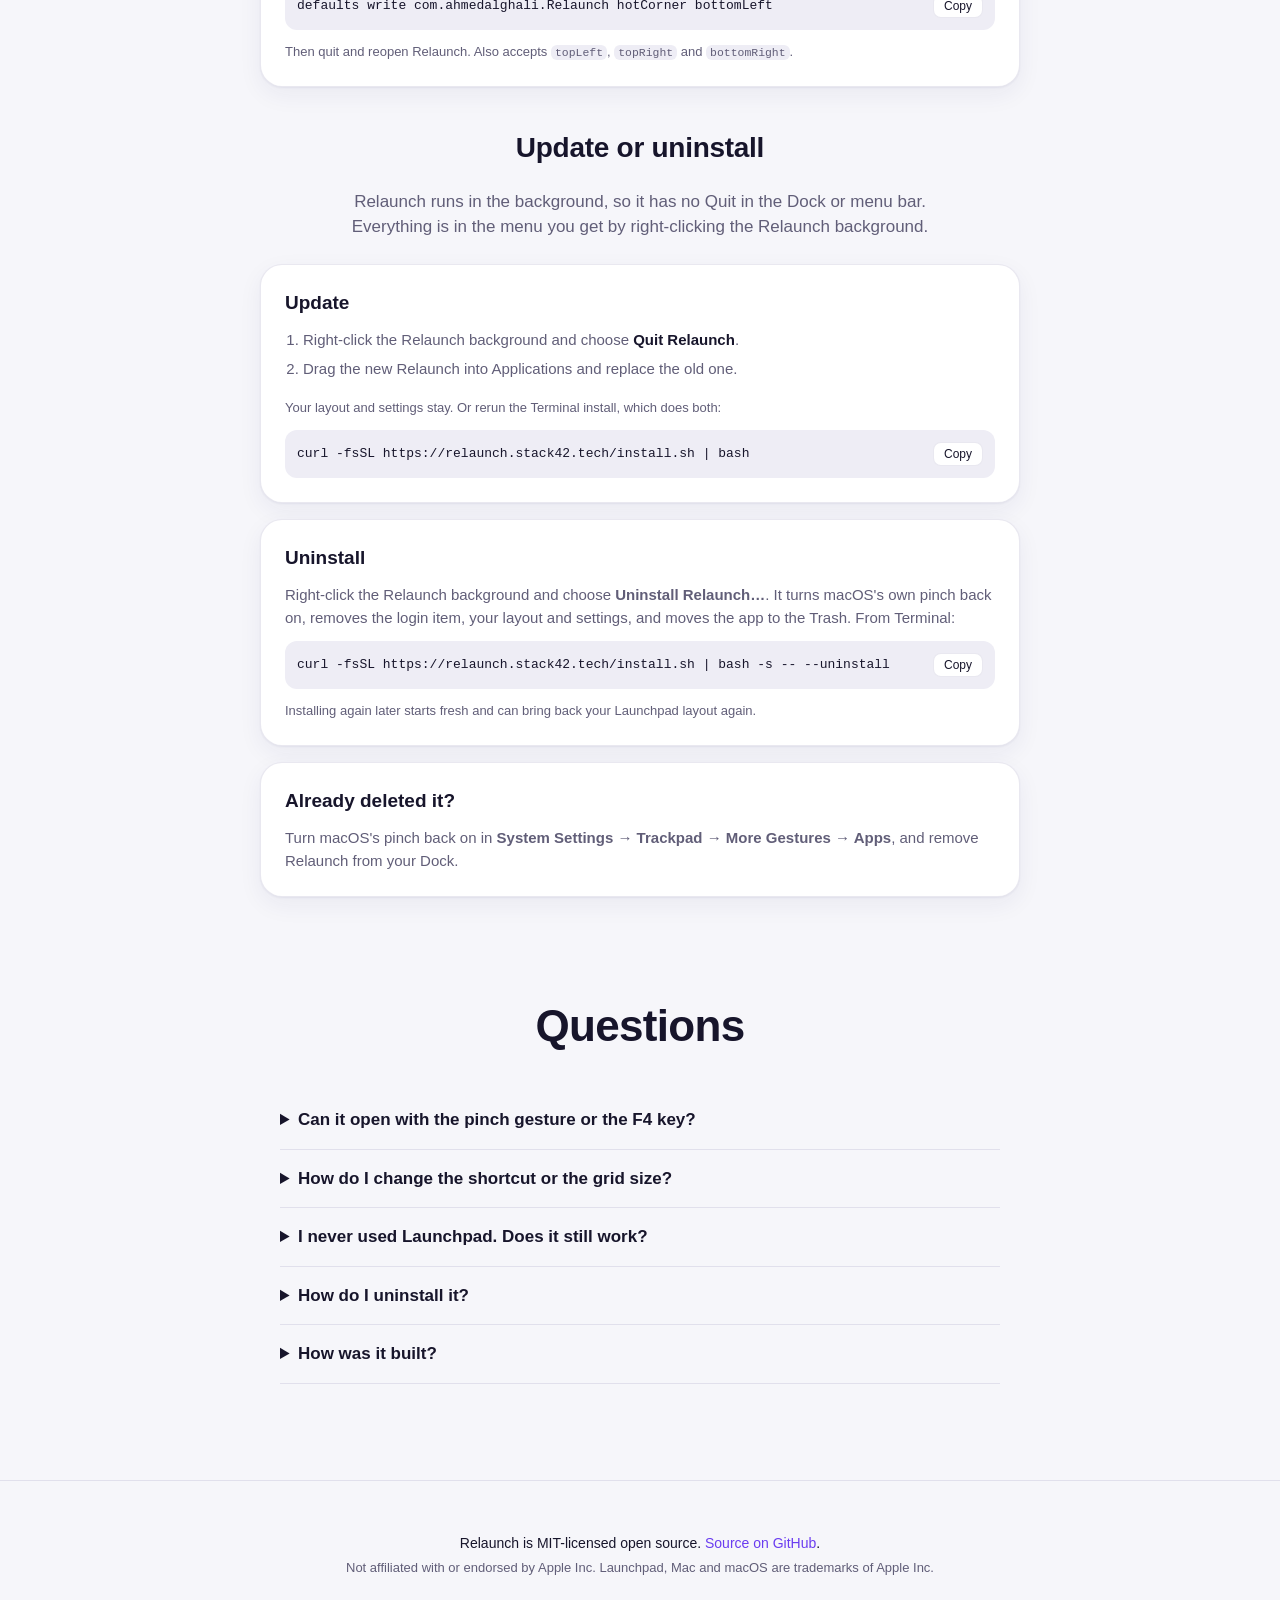
==== commit 34cc1662: "Add Uninstall Relaunch, and document updating and uninstalling Relaunch is a background app, so it c" ====
--- a/website/index.html
+++ b/website/index.html
@@ -217,6 +217,40 @@
             and <code>bottomRight</code>.</p>
         </article>
       </div>
+
+      <h3 class="help-title" id="update-uninstall">Update or uninstall</h3>
+      <p class="install-lede">Relaunch runs in the background, so it has no Quit in the Dock or menu bar.
+        Everything is in the menu you get by right-clicking the Relaunch background.</p>
+      <div class="install-grid">
+        <article class="install-card">
+          <h3>Update</h3>
+          <ol class="steps">
+            <li>Right-click the Relaunch background and choose <strong>Quit Relaunch</strong>.</li>
+            <li>Drag the new Relaunch into Applications and replace the old one.</li>
+          </ol>
+          <p class="note">Your layout and settings stay. Or rerun the Terminal install, which does both:</p>
+          <div class="command">
+            <code id="update-cmd">curl -fsSL https://relaunch.stack42.tech/install.sh | bash</code>
+            <button type="button" class="copy" data-copy="update-cmd" aria-label="Copy update command">Copy</button>
+          </div>
+        </article>
+        <article class="install-card">
+          <h3>Uninstall</h3>
+          <p>Right-click the Relaunch background and choose <strong>Uninstall Relaunch…</strong>. It turns
+            macOS's own pinch back on, removes the login item, your layout and settings, and moves the app
+            to the Trash. From Terminal:</p>
+          <div class="command">
+            <code id="uninstall-cmd">curl -fsSL https://relaunch.stack42.tech/install.sh | bash -s -- --uninstall</code>
+            <button type="button" class="copy" data-copy="uninstall-cmd" aria-label="Copy uninstall command">Copy</button>
+          </div>
+          <p class="note">Installing again later starts fresh and can bring back your Launchpad layout again.</p>
+        </article>
+        <article class="install-card">
+          <h3>Already deleted it?</h3>
+          <p>Turn macOS's pinch back on in <strong>System Settings → Trackpad → More Gestures →
+            Apps</strong>, and remove Relaunch from your Dock.</p>
+        </article>
+      </div>
     </section>
 
     <section id="faq" class="faq">
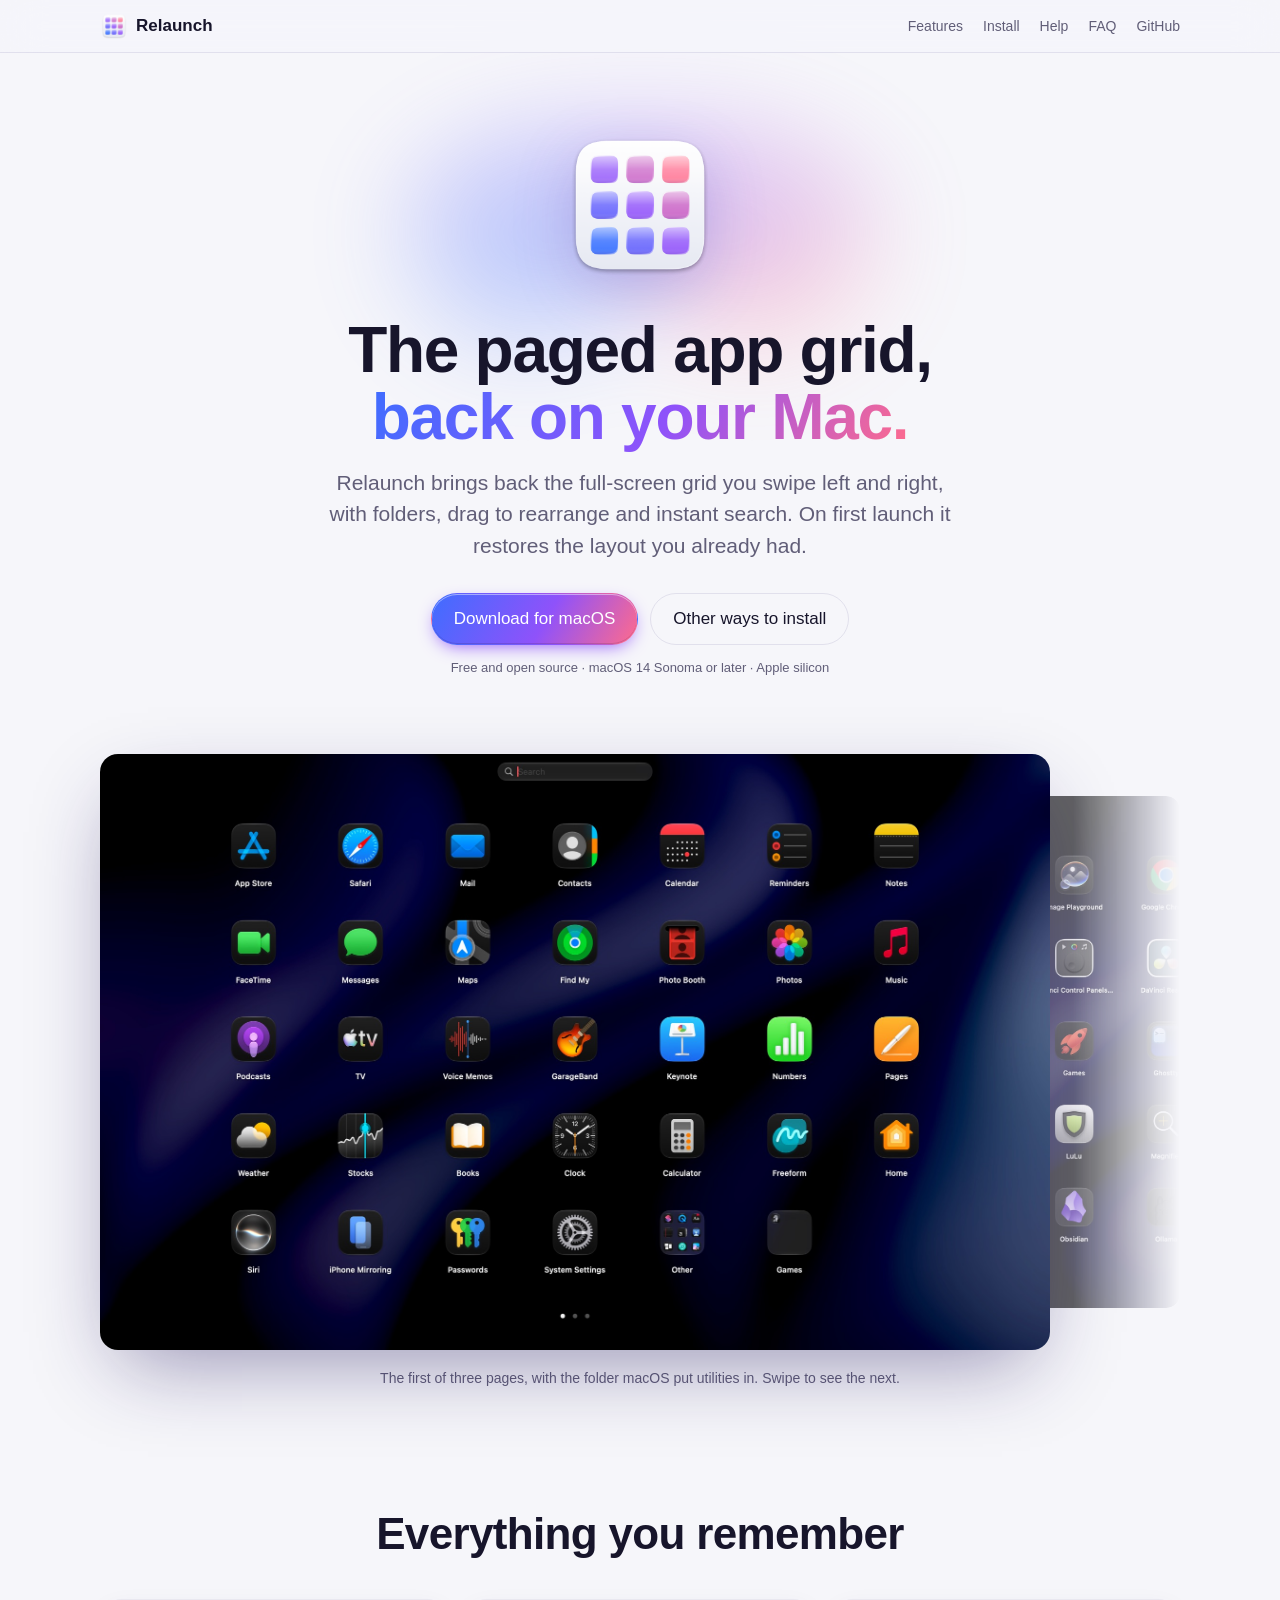
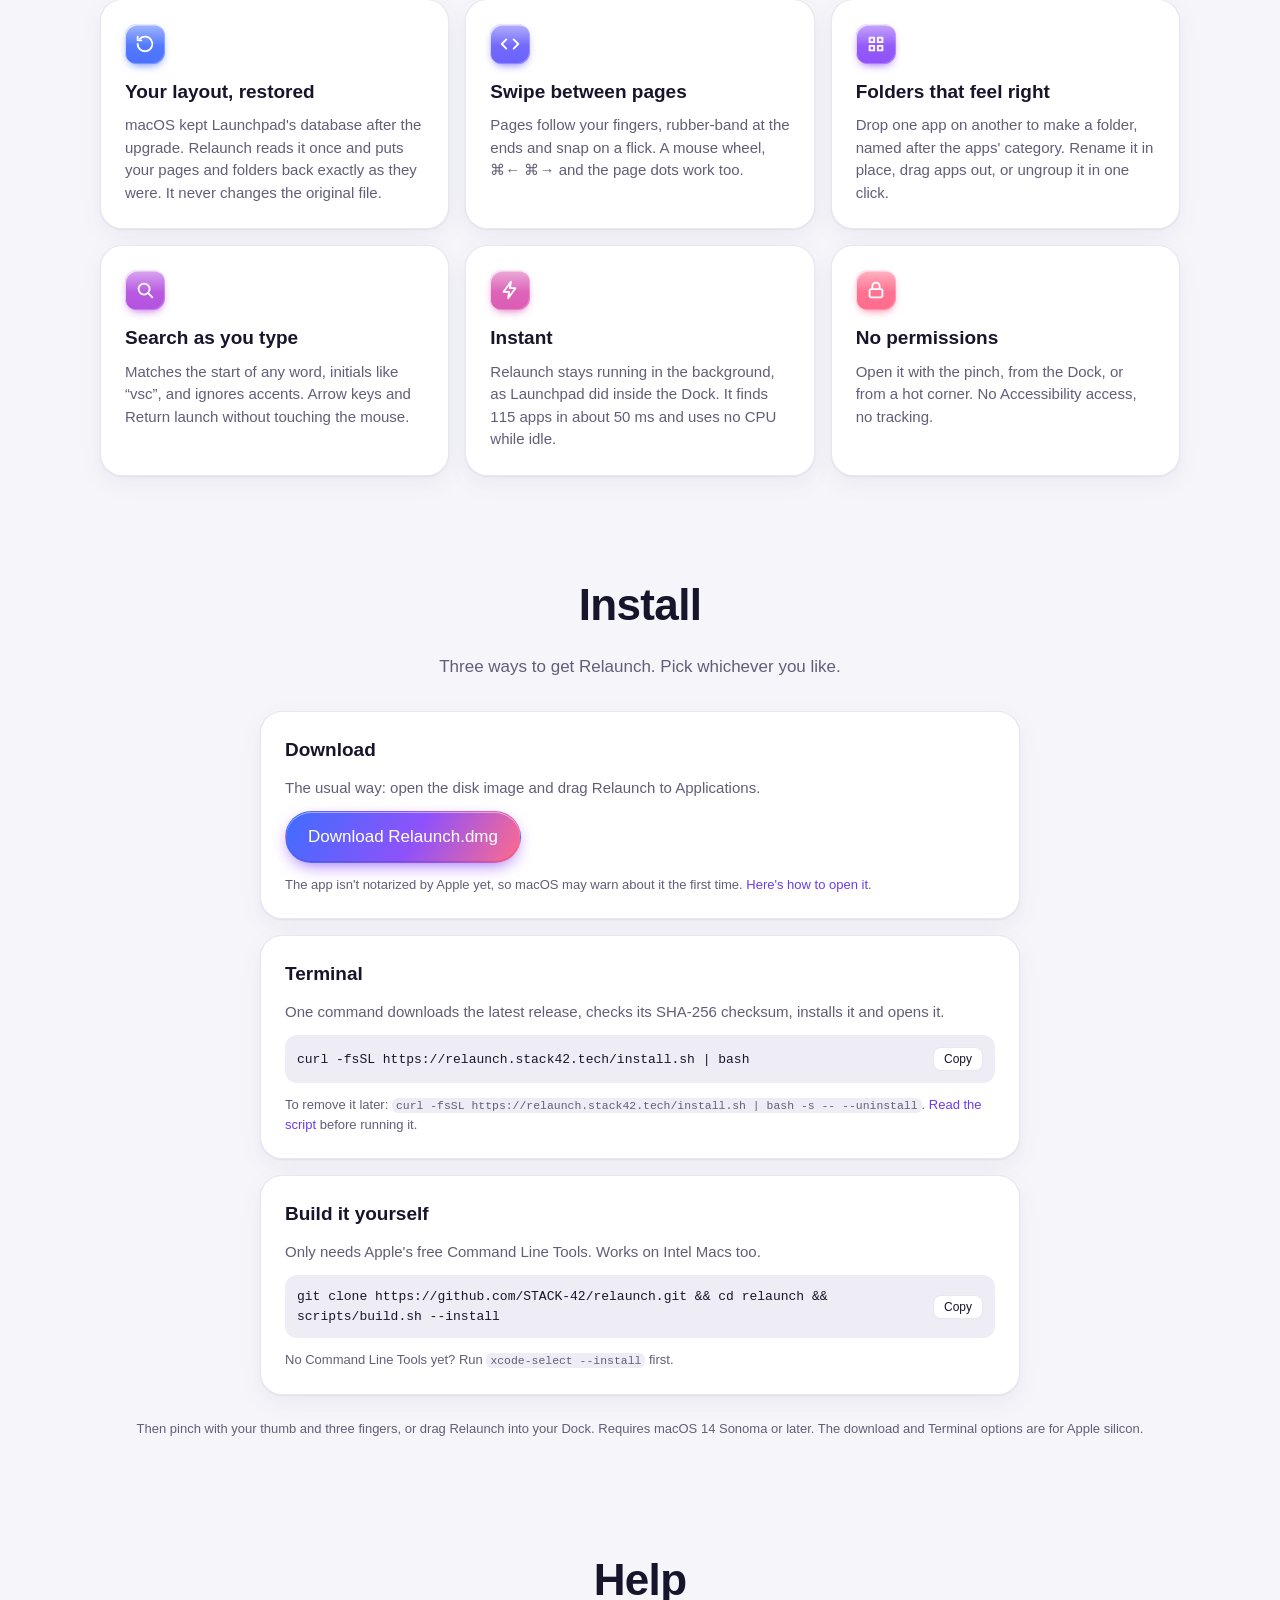
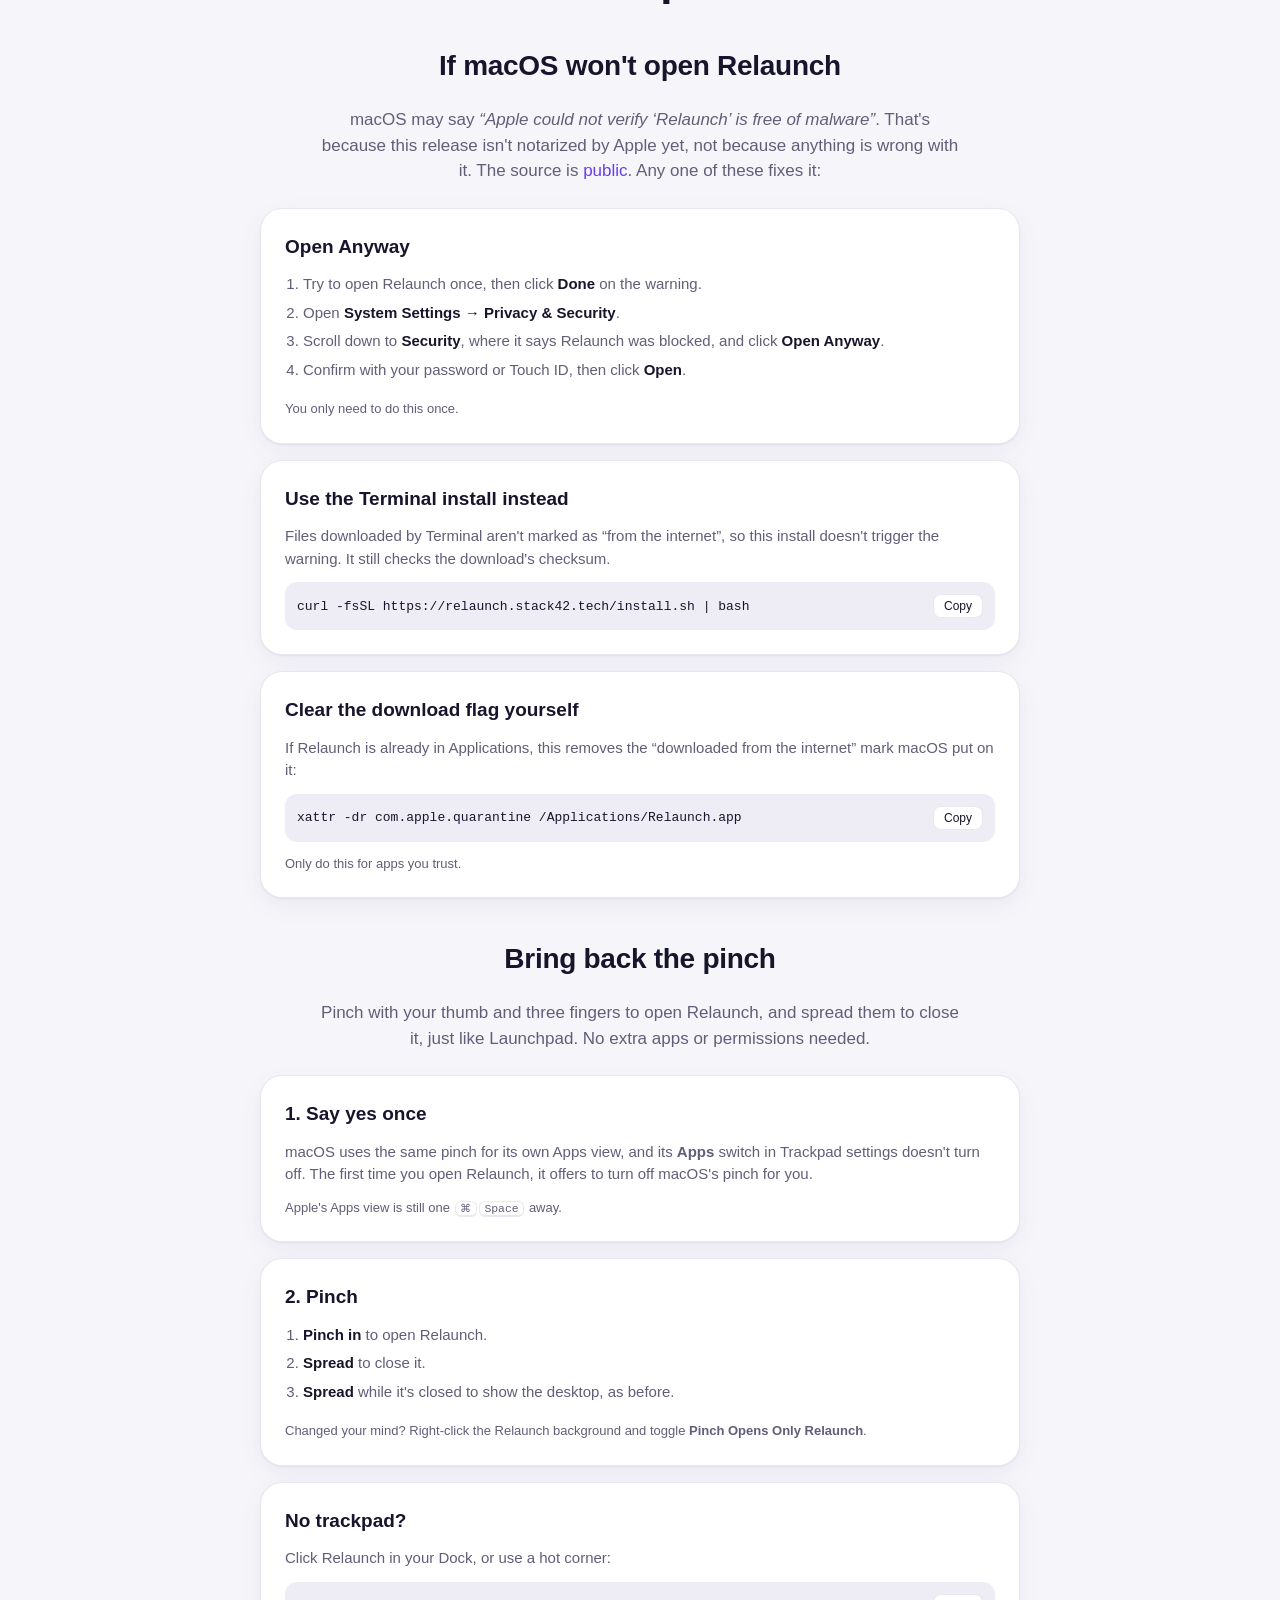
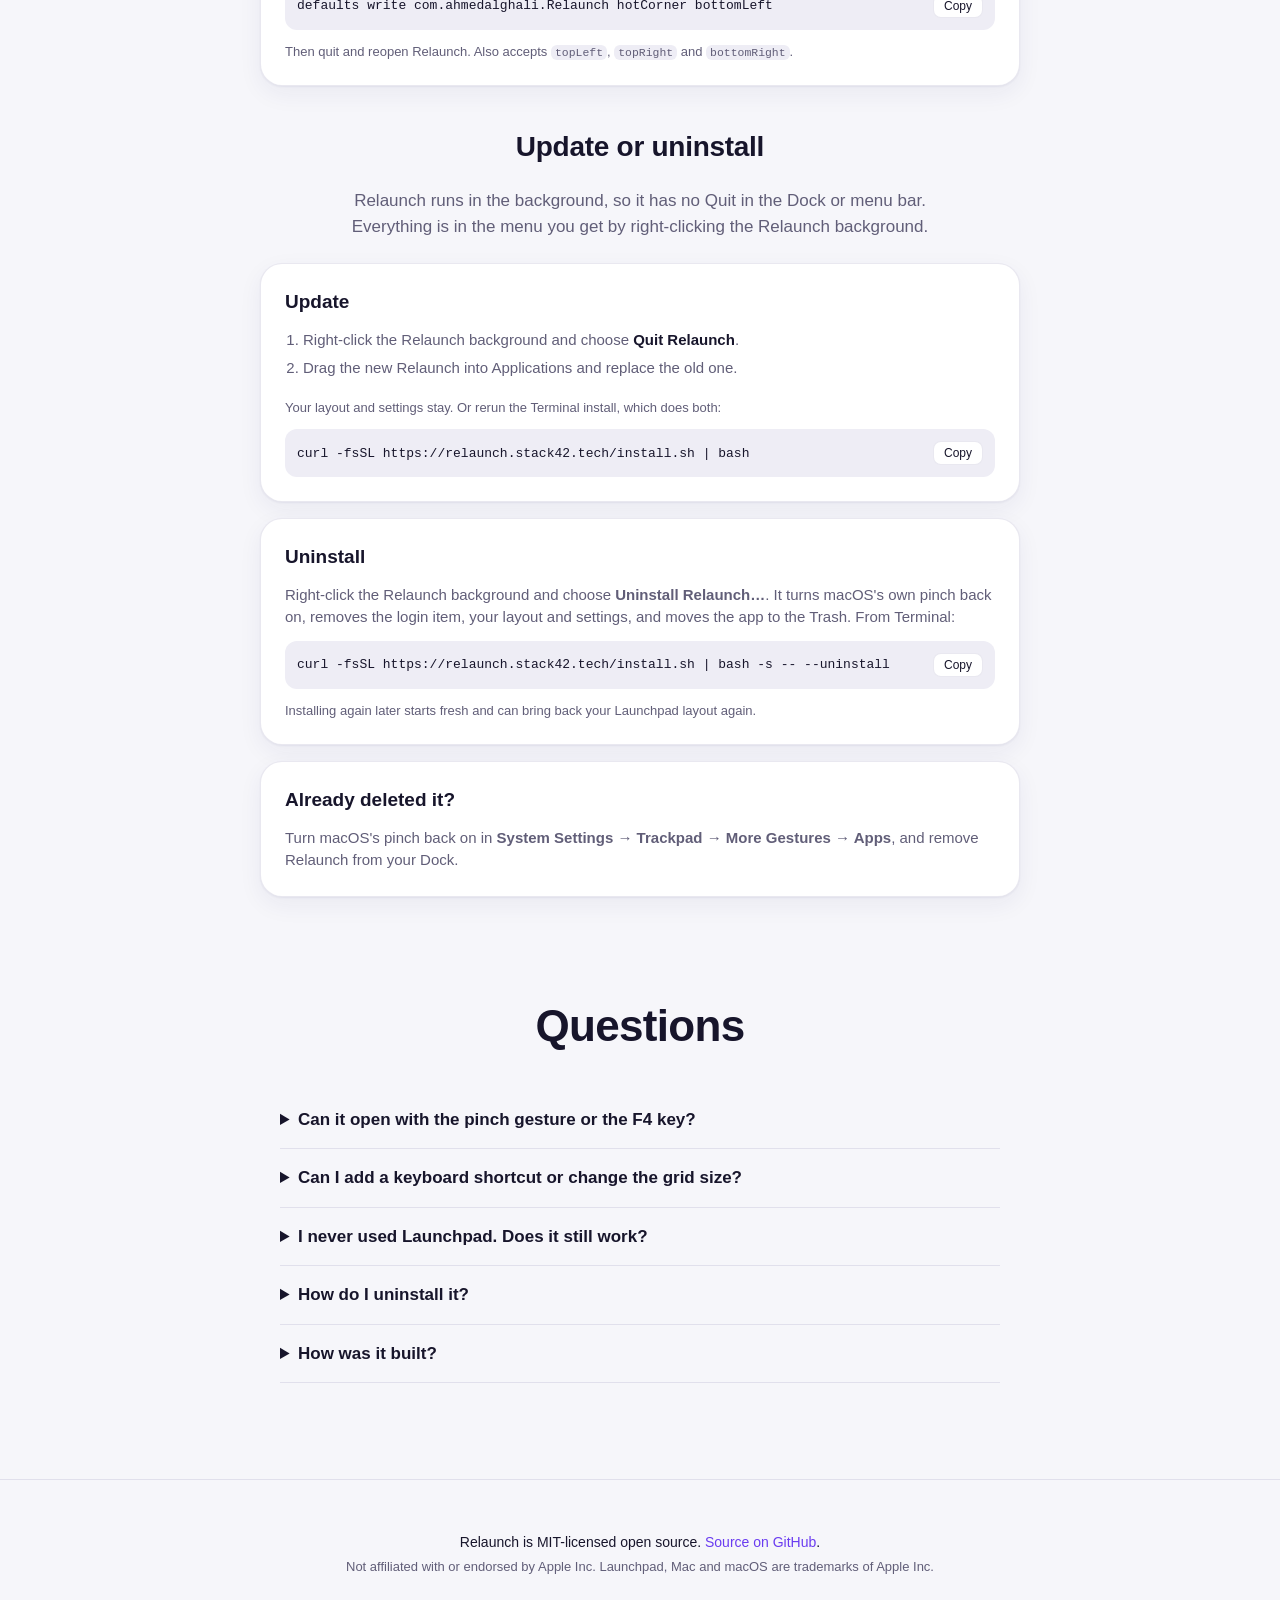
==== commit f92d21d2: "Have no keyboard shortcut by default Launchpad had none, and Option-Space is the default shortcut of" ====
--- a/website/index.html
+++ b/website/index.html
@@ -103,8 +103,8 @@
         <article>
           <span class="glyph" aria-hidden="true"><svg viewBox="0 0 24 24"><rect x="5" y="11" width="14" height="9" rx="2"/><path d="M8 11V8a4 4 0 0 1 8 0v3"/></svg></span>
           <h3>No permissions</h3>
-          <p>Open it from the Dock, with <kbd>⌥</kbd><kbd>Space</kbd>, or from a hot corner.
-            No Accessibility access, no private APIs, no tracking.</p>
+          <p>Open it with the pinch, from the Dock, or from a hot corner.
+            No Accessibility access, no tracking.</p>
         </article>
       </div>
     </section>
@@ -141,7 +141,7 @@
           <p class="note">No Command Line Tools yet? Run <code>xcode-select --install</code> first.</p>
         </article>
       </div>
-      <p class="fine center">Then drag Relaunch into your Dock, or press <kbd>⌥</kbd><kbd>Space</kbd>.
+      <p class="fine center">Then pinch with your thumb and three fingers, or drag Relaunch into your Dock.
         Requires macOS 14 Sonoma or later. The download and Terminal options are for Apple silicon.</p>
     </section>
 
@@ -208,7 +208,7 @@
         </article>
         <article class="install-card">
           <h3>No trackpad?</h3>
-          <p>Press <kbd>⌥</kbd><kbd>Space</kbd>, click Relaunch in your Dock, or use a hot corner:</p>
+          <p>Click Relaunch in your Dock, or use a hot corner:</p>
           <div class="command">
             <code id="corner-cmd">defaults write com.ahmedalghali.Relaunch hotCorner bottomLeft</code>
             <button type="button" class="copy" data-copy="corner-cmd" aria-label="Copy command">Copy</button>
@@ -259,11 +259,12 @@
         <summary>Can it open with the pinch gesture or the F4 key?</summary>
         <p>The pinch, yes: see <a href="#gesture">Bring back the pinch</a>. The F4 key stays with
           macOS's Apps view and can't be remapped without extra tools, so Relaunch also offers
-          <kbd>⌥</kbd><kbd>Space</kbd>, the Dock icon and an optional hot corner.</p>
-      </details>
-      <details>
-        <summary>How do I change the shortcut or the grid size?</summary>
-        <p>With <code>defaults</code>, then restart Relaunch:</p>
+          the Dock icon and an optional hot corner.</p>
+      </details>
+      <details>
+        <summary>Can I add a keyboard shortcut or change the grid size?</summary>
+        <p>Relaunch has no keyboard shortcut by default. Add one, or change the grid, with
+          <code>defaults</code>, then restart Relaunch:</p>
         <pre><code>defaults write com.ahmedalghali.Relaunch hotkey "ctrl+opt+l"
 defaults write com.ahmedalghali.Relaunch columns -int 8
 defaults write com.ahmedalghali.Relaunch hotCorner bottomLeft</code></pre>
